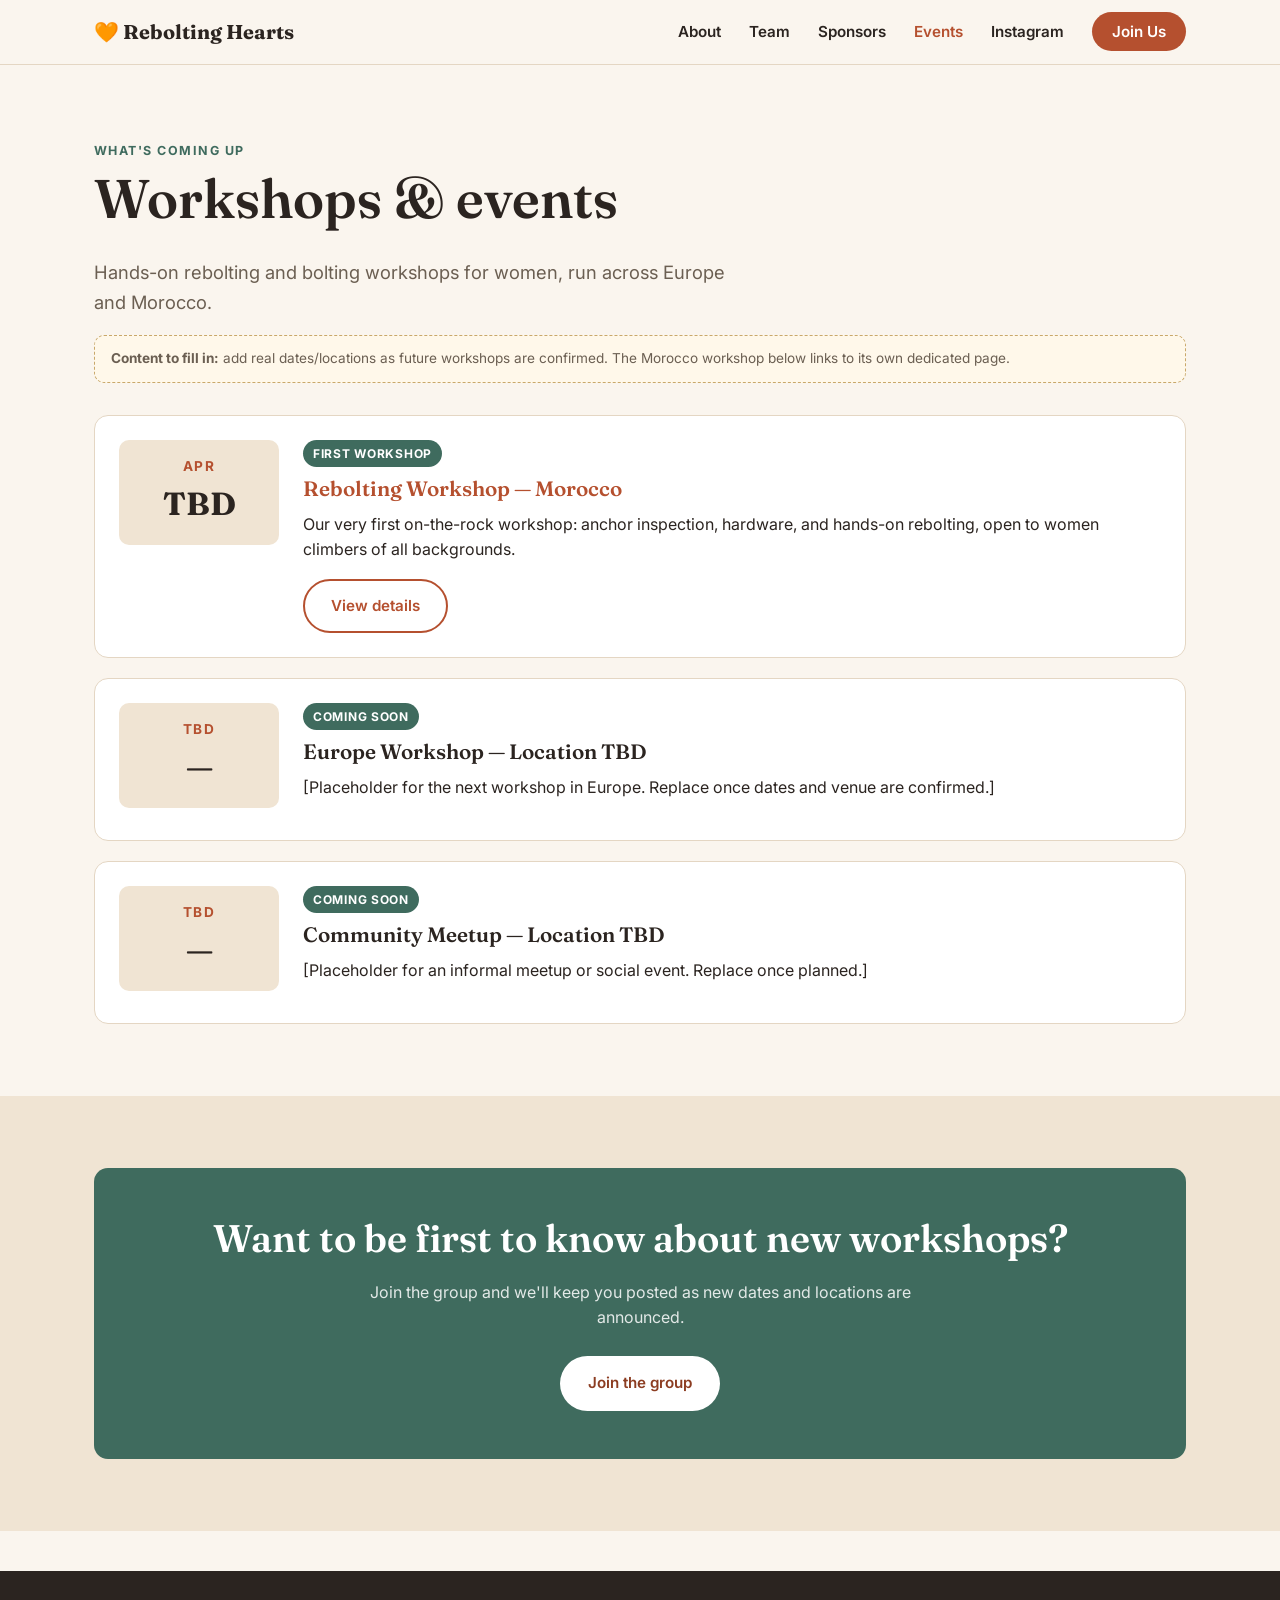
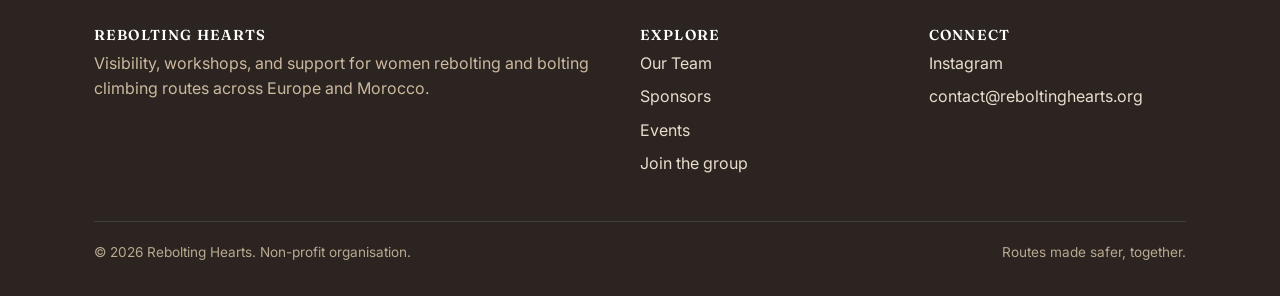
==== events.html @ 33b186b8 "Scaffold Rebolting Hearts website Static multi-page site covering the org, team, sponsors, events (w" ====
<!DOCTYPE html>
<html lang="en">
<head>
<meta charset="UTF-8">
<meta name="viewport" content="width=device-width, initial-scale=1.0">
<title>Workshops & Events — Rebolting Hearts</title>
<meta name="description" content="Upcoming Rebolting Hearts workshops and events across Europe and Morocco.">
<link rel="preconnect" href="https://fonts.googleapis.com">
<link rel="preconnect" href="https://fonts.gstatic.com" crossorigin>
<link href="https://fonts.googleapis.com/css2?family=Fraunces:wght@500;600;700&family=Inter:wght@400;500;600;700&display=swap" rel="stylesheet">
<link rel="stylesheet" href="css/style.css">
</head>
<body>

<header class="site-header">
  <nav class="nav">
    <a class="brand" href="index.html">
      <span>🧡 Rebolting Hearts</span>
    </a>
    <button class="nav-toggle" aria-label="Toggle navigation">☰</button>
    <ul class="nav-links">
      <li><a href="index.html">About</a></li>
      <li><a href="team.html">Team</a></li>
      <li><a href="sponsors.html">Sponsors</a></li>
      <li><a href="events.html" class="active">Events</a></li>
      <li><a href="https://www.instagram.com/rebolting.hearts" target="_blank" rel="noopener">Instagram</a></li>
      <li><a href="join.html" class="nav-cta">Join Us</a></li>
    </ul>
  </nav>
</header>

<section class="section">
  <div class="container">
    <span class="eyebrow">What's coming up</span>
    <h1>Workshops & events</h1>
    <p class="lede">
      Hands-on rebolting and bolting workshops for women, run across Europe and Morocco.
    </p>

    <div class="fill-note">
      <strong>Content to fill in:</strong> add real dates/locations as future workshops are
      confirmed. The Morocco workshop below links to its own dedicated page.
    </div>

    <div class="grid" style="margin-top: 2rem; gap: 20px;">

      <div class="event-card">
        <div class="event-date">
          <div class="month">Apr</div>
          <div class="day">TBD</div>
        </div>
        <div>
          <span class="event-tag">First workshop</span>
          <h3><a href="events/morocco.html">Rebolting Workshop — Morocco</a></h3>
          <p>Our very first on-the-rock workshop: anchor inspection, hardware, and
          hands-on rebolting, open to women climbers of all backgrounds.</p>
          <a href="events/morocco.html" class="btn btn--outline">View details</a>
        </div>
      </div>

      <div class="event-card">
        <div class="event-date">
          <div class="month">TBD</div>
          <div class="day">—</div>
        </div>
        <div>
          <span class="event-tag">Coming soon</span>
          <h3>Europe Workshop — Location TBD</h3>
          <p>[Placeholder for the next workshop in Europe. Replace once dates and venue
          are confirmed.]</p>
        </div>
      </div>

      <div class="event-card">
        <div class="event-date">
          <div class="month">TBD</div>
          <div class="day">—</div>
        </div>
        <div>
          <span class="event-tag">Coming soon</span>
          <h3>Community Meetup — Location TBD</h3>
          <p>[Placeholder for an informal meetup or social event. Replace once planned.]</p>
        </div>
      </div>

    </div>
  </div>
</section>

<section class="section section--alt">
  <div class="container">
    <div class="callout">
      <h2>Want to be first to know about new workshops?</h2>
      <p>Join the group and we'll keep you posted as new dates and locations are announced.</p>
      <div class="btn-row">
        <a href="join.html" class="btn btn--light">Join the group</a>
      </div>
    </div>
  </div>
</section>

<footer class="site-footer">
  <div class="container">
    <div class="footer-grid">
      <div>
        <h4>Rebolting Hearts</h4>
        <p style="color:#cbb99f;">Visibility, workshops, and support for women rebolting and
        bolting climbing routes across Europe and Morocco.</p>
      </div>
      <div>
        <h4>Explore</h4>
        <ul>
          <li><a href="team.html">Our Team</a></li>
          <li><a href="sponsors.html">Sponsors</a></li>
          <li><a href="events.html">Events</a></li>
          <li><a href="join.html">Join the group</a></li>
        </ul>
      </div>
      <div>
        <h4>Connect</h4>
        <ul>
          <li><a href="https://www.instagram.com/rebolting.hearts" target="_blank" rel="noopener">Instagram</a></li>
          <li><a href="mailto:contact@reboltinghearts.org">contact@reboltinghearts.org</a></li>
        </ul>
      </div>
    </div>
    <div class="footer-bottom">
      <span>© 2026 Rebolting Hearts. Non-profit organisation.</span>
      <span>Routes made safer, together.</span>
    </div>
  </div>
</footer>

<script src="js/main.js"></script>
</body>
</html>
---- css/style.css ----
/* Rebolting Hearts — shared styles */

:root {
  --color-bg: #faf5ee;
  --color-bg-alt: #f0e4d3;
  --color-surface: #ffffff;
  --color-text: #2b2420;
  --color-text-muted: #6b5f52;
  --color-primary: #b5502f;
  --color-primary-dark: #8c3d22;
  --color-accent: #3f6b5e;
  --color-accent-light: #c9a86a;
  --color-border: #e4d6c3;
  --font-display: "Fraunces", "Iowan Old Style", Georgia, serif;
  --font-body: "Inter", -apple-system, BlinkMacSystemFont, "Segoe UI", sans-serif;
  --radius: 14px;
  --max-width: 1140px;
}

* {
  box-sizing: border-box;
}

html {
  scroll-behavior: smooth;
}

body {
  margin: 0;
  font-family: var(--font-body);
  color: var(--color-text);
  background: var(--color-bg);
  line-height: 1.6;
}

img {
  max-width: 100%;
  display: block;
}

a {
  color: var(--color-primary);
  text-decoration: none;
}

a:hover {
  text-decoration: underline;
}

h1, h2, h3, h4 {
  font-family: var(--font-display);
  line-height: 1.15;
  margin: 0 0 0.5em;
  font-weight: 600;
}

h1 { font-size: clamp(2.2rem, 5vw, 3.4rem); }
h2 { font-size: clamp(1.7rem, 3.2vw, 2.4rem); }
h3 { font-size: 1.3rem; }

p { margin: 0 0 1em; }

.container {
  max-width: var(--max-width);
  margin: 0 auto;
  padding: 0 24px;
}

.section {
  padding: 72px 0;
}

.section--alt {
  background: var(--color-bg-alt);
}

.eyebrow {
  display: inline-block;
  font-size: 0.78rem;
  font-weight: 700;
  letter-spacing: 0.12em;
  text-transform: uppercase;
  color: var(--color-accent);
  margin-bottom: 0.6em;
}

.lede {
  font-size: 1.15rem;
  color: var(--color-text-muted);
  max-width: 640px;
}

/* Buttons */
.btn {
  display: inline-block;
  padding: 13px 26px;
  border-radius: 999px;
  font-weight: 600;
  font-size: 0.95rem;
  text-decoration: none;
  border: 2px solid transparent;
  transition: transform 0.15s ease, box-shadow 0.15s ease;
}

.btn:hover {
  text-decoration: none;
  transform: translateY(-1px);
}

.btn--primary {
  background: var(--color-primary);
  color: #fff;
}

.btn--primary:hover {
  background: var(--color-primary-dark);
  box-shadow: 0 6px 18px rgba(181, 80, 47, 0.35);
}

.btn--outline {
  background: transparent;
  border-color: var(--color-primary);
  color: var(--color-primary);
}

.btn--outline:hover {
  background: var(--color-primary);
  color: #fff;
}

.btn--light {
  background: #fff;
  color: var(--color-primary-dark);
}

.btn-row {
  display: flex;
  gap: 14px;
  flex-wrap: wrap;
  margin-top: 1.6em;
}

/* Header / nav */
.site-header {
  position: sticky;
  top: 0;
  z-index: 50;
  background: rgba(250, 245, 238, 0.92);
  backdrop-filter: blur(6px);
  border-bottom: 1px solid var(--color-border);
}

.nav {
  display: flex;
  align-items: center;
  justify-content: space-between;
  padding: 16px 24px;
  max-width: var(--max-width);
  margin: 0 auto;
}

.brand {
  display: flex;
  align-items: center;
  gap: 10px;
  font-family: var(--font-display);
  font-weight: 700;
  font-size: 1.25rem;
  color: var(--color-text);
}

.brand img {
  height: 34px;
  width: 34px;
}

.nav-links {
  display: flex;
  align-items: center;
  gap: 28px;
  list-style: none;
  margin: 0;
  padding: 0;
}

.nav-links a {
  color: var(--color-text);
  font-weight: 600;
  font-size: 0.95rem;
}

.nav-links a.active {
  color: var(--color-primary);
}

.nav-cta {
  background: var(--color-primary);
  color: #fff !important;
  padding: 10px 20px;
  border-radius: 999px;
}

.nav-toggle {
  display: none;
  background: none;
  border: none;
  font-size: 1.6rem;
  cursor: pointer;
  color: var(--color-text);
}

@media (max-width: 820px) {
  .nav-toggle { display: block; }
  .nav-links {
    position: absolute;
    top: 100%;
    left: 0;
    right: 0;
    background: var(--color-bg);
    flex-direction: column;
    align-items: flex-start;
    gap: 18px;
    padding: 20px 24px 28px;
    border-bottom: 1px solid var(--color-border);
    display: none;
  }
  .nav-links.open { display: flex; }
  .nav-cta { align-self: flex-start; }
}

/* Hero */
.hero {
  padding: 90px 0 70px;
  background: linear-gradient(180deg, var(--color-bg) 0%, var(--color-bg-alt) 100%);
}

.hero-grid {
  display: grid;
  grid-template-columns: 1.1fr 0.9fr;
  gap: 48px;
  align-items: center;
}

@media (max-width: 860px) {
  .hero-grid { grid-template-columns: 1fr; }
}

.hero-art {
  background: var(--color-surface);
  border: 1px solid var(--color-border);
  border-radius: var(--radius);
  aspect-ratio: 4/3;
  display: flex;
  align-items: center;
  justify-content: center;
  color: var(--color-text-muted);
  font-size: 0.9rem;
  text-align: center;
  padding: 24px;
}

/* Cards / grids */
.grid {
  display: grid;
  gap: 28px;
}

.grid--3 { grid-template-columns: repeat(3, 1fr); }
.grid--2 { grid-template-columns: repeat(2, 1fr); }

@media (max-width: 860px) {
  .grid--3, .grid--2 { grid-template-columns: 1fr; }
}

.card {
  background: var(--color-surface);
  border: 1px solid var(--color-border);
  border-radius: var(--radius);
  padding: 28px;
}

.card--tight { padding: 20px; }

.team-card {
  background: var(--color-surface);
  border: 1px solid var(--color-border);
  border-radius: var(--radius);
  overflow: hidden;
  text-align: center;
}

.team-photo {
  aspect-ratio: 1;
  background: var(--color-bg-alt);
  display: flex;
  align-items: center;
  justify-content: center;
  color: var(--color-text-muted);
  font-size: 0.85rem;
}

.team-info {
  padding: 20px;
}

.team-role {
  color: var(--color-accent);
  font-weight: 600;
  font-size: 0.85rem;
  text-transform: uppercase;
  letter-spacing: 0.06em;
  margin-bottom: 0.4em;
}

.pill {
  display: inline-block;
  background: var(--color-bg-alt);
  color: var(--color-text);
  border-radius: 999px;
  padding: 4px 12px;
  font-size: 0.8rem;
  font-weight: 600;
  margin: 2px 4px 2px 0;
}

/* Event cards */
.event-card {
  display: grid;
  grid-template-columns: 160px 1fr;
  gap: 24px;
  background: var(--color-surface);
  border: 1px solid var(--color-border);
  border-radius: var(--radius);
  padding: 24px;
  align-items: start;
}

@media (max-width: 640px) {
  .event-card { grid-template-columns: 1fr; }
}

.event-date {
  background: var(--color-bg-alt);
  border-radius: 10px;
  padding: 16px;
  text-align: center;
}

.event-date .month {
  text-transform: uppercase;
  font-weight: 700;
  color: var(--color-primary);
  font-size: 0.85rem;
  letter-spacing: 0.08em;
}

.event-date .day {
  font-family: var(--font-display);
  font-size: 2rem;
  font-weight: 700;
}

.event-tag {
  display: inline-block;
  background: var(--color-accent);
  color: #fff;
  font-size: 0.75rem;
  font-weight: 700;
  text-transform: uppercase;
  letter-spacing: 0.06em;
  padding: 4px 10px;
  border-radius: 999px;
  margin-bottom: 10px;
}

/* Sponsor tiers */
.sponsor-logo-grid {
  display: grid;
  grid-template-columns: repeat(4, 1fr);
  gap: 20px;
}

@media (max-width: 760px) {
  .sponsor-logo-grid { grid-template-columns: repeat(2, 1fr); }
}

.sponsor-logo {
  background: var(--color-surface);
  border: 1px solid var(--color-border);
  border-radius: 12px;
  aspect-ratio: 2/1;
  display: flex;
  align-items: center;
  justify-content: center;
  color: var(--color-text-muted);
  font-size: 0.8rem;
  text-align: center;
  padding: 12px;
}

.tier-card {
  background: var(--color-surface);
  border: 1px solid var(--color-border);
  border-radius: var(--radius);
  padding: 32px 28px;
  display: flex;
  flex-direction: column;
}

.tier-card h3 { color: var(--color-primary-dark); }

.tier-card ul {
  padding-left: 1.1em;
  color: var(--color-text-muted);
  flex: 1;
}

.tier-card.featured {
  border-color: var(--color-primary);
  box-shadow: 0 8px 24px rgba(181, 80, 47, 0.12);
}

/* Callout / CTA banner */
.callout {
  background: var(--color-accent);
  color: #fff;
  border-radius: var(--radius);
  padding: 48px;
  text-align: center;
}

.callout h2 { color: #fff; }

.callout p {
  color: rgba(255,255,255,0.85);
  max-width: 560px;
  margin: 0 auto 1.4em;
}

.callout .btn-row { justify-content: center; }

/* Placeholder notice */
.fill-note {
  border: 1px dashed var(--color-accent-light);
  background: #fff8ea;
  color: var(--color-text-muted);
  border-radius: 10px;
  padding: 12px 16px;
  font-size: 0.85rem;
  margin-bottom: 1.5em;
}

/* Footer */
.site-footer {
  background: #2b2420;
  color: #e9ddcd;
  padding: 56px 0 32px;
  margin-top: 40px;
}

.footer-grid {
  display: grid;
  grid-template-columns: 2fr 1fr 1fr;
  gap: 32px;
  margin-bottom: 36px;
}

@media (max-width: 760px) {
  .footer-grid { grid-template-columns: 1fr; }
}

.site-footer h4 {
  color: #fff;
  font-size: 0.9rem;
  text-transform: uppercase;
  letter-spacing: 0.08em;
}

.site-footer a {
  color: #e9ddcd;
}

.site-footer ul {
  list-style: none;
  padding: 0;
  margin: 0;
}

.site-footer li {
  margin-bottom: 8px;
}

.footer-bottom {
  border-top: 1px solid rgba(255,255,255,0.12);
  padding-top: 20px;
  font-size: 0.85rem;
  color: #b8a98f;
  display: flex;
  justify-content: space-between;
  flex-wrap: wrap;
  gap: 10px;
}

/* Breadcrumb */
.breadcrumb {
  font-size: 0.85rem;
  color: var(--color-text-muted);
  margin-bottom: 1.2em;
}

/* Prose page content (event detail) */
.prose h2 {
  margin-top: 1.6em;
}

.prose ul {
  padding-left: 1.2em;
}

.info-table {
  width: 100%;
  border-collapse: collapse;
  margin: 1.4em 0;
}

.info-table td {
  padding: 10px 0;
  border-bottom: 1px solid var(--color-border);
  vertical-align: top;
}

.info-table td:first-child {
  font-weight: 700;
  width: 160px;
  color: var(--color-text-muted);
}
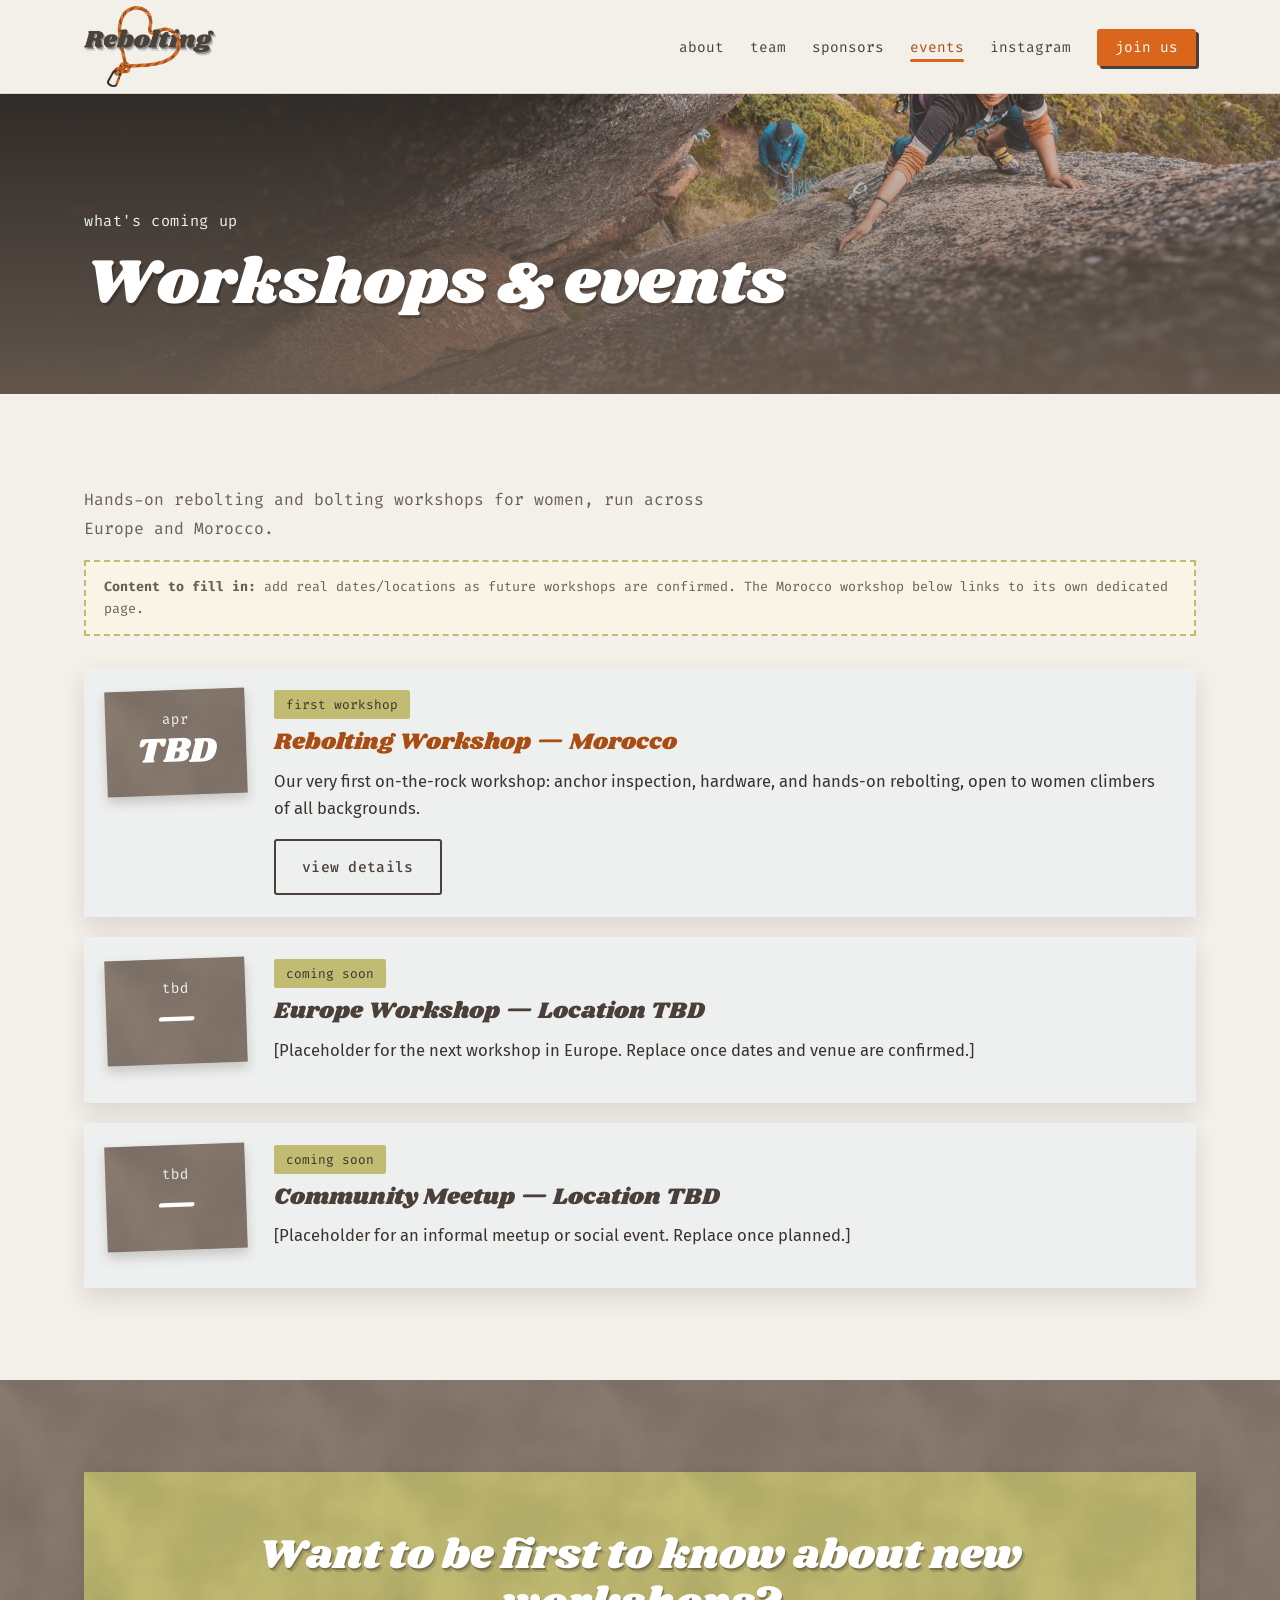
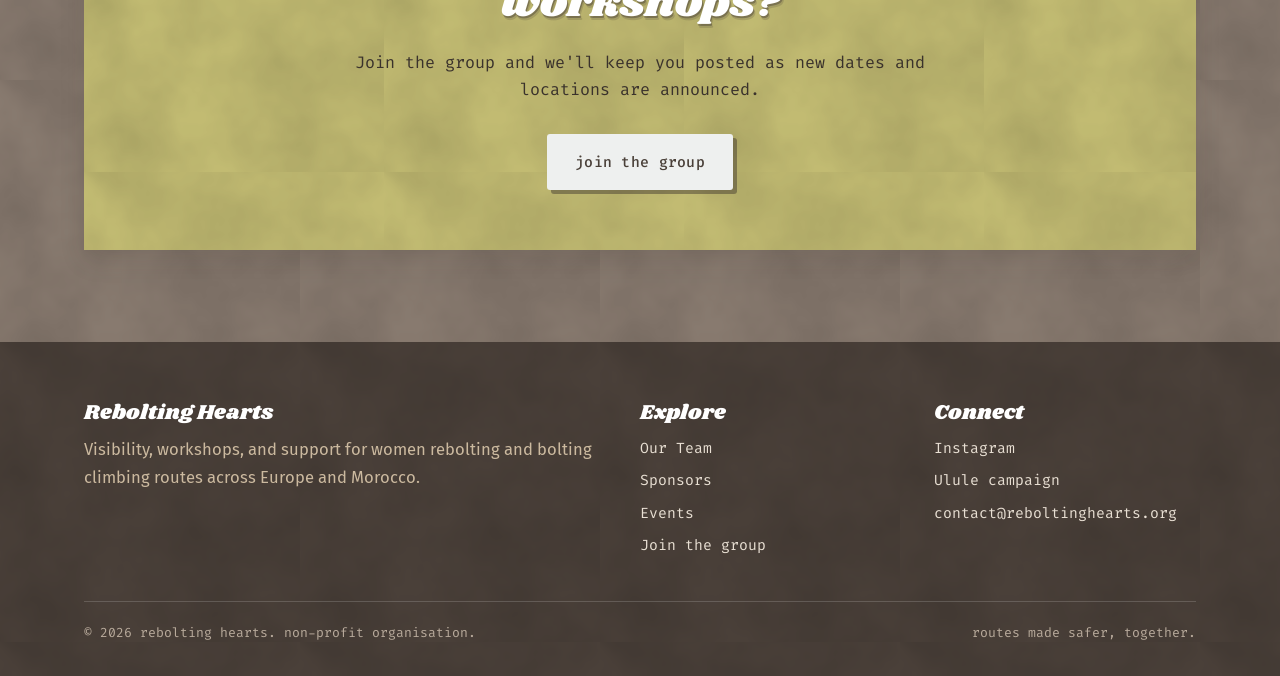
==== commit f2538b01: "Restyle site to match brand kit, add team, sponsorship proposal and Ulule links - Taupe/olive textur" ====
--- a/events.html
+++ b/events.html
@@ -7,15 +7,15 @@
 <meta name="description" content="Upcoming Rebolting Hearts workshops and events across Europe and Morocco.">
 <link rel="preconnect" href="https://fonts.googleapis.com">
 <link rel="preconnect" href="https://fonts.gstatic.com" crossorigin>
-<link href="https://fonts.googleapis.com/css2?family=Fraunces:wght@500;600;700&family=Inter:wght@400;500;600;700&display=swap" rel="stylesheet">
-<link rel="stylesheet" href="css/style.css">
+<link href="https://fonts.googleapis.com/css2?family=Shrikhand&family=Fira+Code:wght@400;500&family=Fira+Sans:wght@400;500;600;700&display=swap" rel="stylesheet">
+<link rel="stylesheet" href="css/style.css?v=3">
 </head>
 <body>
 
 <header class="site-header">
   <nav class="nav">
     <a class="brand" href="index.html">
-      <span>🧡 Rebolting Hearts</span>
+      <img src="images/brand/logo-small.png" alt="Rebolting Hearts">
     </a>
     <button class="nav-toggle" aria-label="Toggle navigation">☰</button>
     <ul class="nav-links">
@@ -23,16 +23,22 @@
       <li><a href="team.html">Team</a></li>
       <li><a href="sponsors.html">Sponsors</a></li>
       <li><a href="events.html" class="active">Events</a></li>
-      <li><a href="https://www.instagram.com/rebolting.hearts" target="_blank" rel="noopener">Instagram</a></li>
+      <li><a href="https://www.instagram.com/rebolting.hearts/" target="_blank" rel="noopener">Instagram</a></li>
       <li><a href="join.html" class="nav-cta">Join Us</a></li>
     </ul>
   </nav>
 </header>
 
+<div class="page-header">
+  <img src="images/photos/alpine-crack.jpg" alt="A climber on a granite slab at Alpine Hearts 2024" style="object-position: 50% 40%;">
+  <div class="page-header__content">
+    <span class="eyebrow">What's coming up</span>
+    <h1>Workshops & events</h1>
+  </div>
+</div>
+
 <section class="section">
   <div class="container">
-    <span class="eyebrow">What's coming up</span>
-    <h1>Workshops & events</h1>
     <p class="lede">
       Hands-on rebolting and bolting workshops for women, run across Europe and Morocco.
     </p>
@@ -42,7 +48,7 @@
       confirmed. The Morocco workshop below links to its own dedicated page.
     </div>
 
-    <div class="grid" style="margin-top: 2rem; gap: 20px;">
+    <div class="grid reveal" style="margin-top: 2rem; gap: 20px;">
 
       <div class="event-card">
         <div class="event-date">
@@ -119,7 +125,8 @@
       <div>
         <h4>Connect</h4>
         <ul>
-          <li><a href="https://www.instagram.com/rebolting.hearts" target="_blank" rel="noopener">Instagram</a></li>
+          <li><a href="https://www.instagram.com/rebolting.hearts/" target="_blank" rel="noopener">Instagram</a></li>
+          <li><a href="https://www.ulule.com/rebolting-hearts-workshops-for-women/" target="_blank" rel="noopener">Ulule campaign</a></li>
           <li><a href="mailto:contact@reboltinghearts.org">contact@reboltinghearts.org</a></li>
         </ul>
       </div>
--- a/css/style.css
+++ b/css/style.css
@@ -1,62 +1,91 @@
-/* Rebolting Hearts — shared styles */
+/* Rebolting Hearts — shared styles, matched to the Canva brand kit
+   (images/design): textured taupe & olive grounds, polaroids with washi tape,
+   Shrikhand titles with the logo's stacked shadow, lowercase Fira mono labels. */
 
 :root {
-  --color-bg: #faf5ee;
-  --color-bg-alt: #f0e4d3;
-  --color-surface: #ffffff;
-  --color-text: #2b2420;
-  --color-text-muted: #6b5f52;
-  --color-primary: #b5502f;
-  --color-primary-dark: #8c3d22;
-  --color-accent: #3f6b5e;
-  --color-accent-light: #c9a86a;
-  --color-border: #e4d6c3;
-  --font-display: "Fraunces", "Iowan Old Style", Georgia, serif;
-  --font-body: "Inter", -apple-system, BlinkMacSystemFont, "Segoe UI", sans-serif;
-  --radius: 14px;
-  --max-width: 1140px;
-}
-
-* {
-  box-sizing: border-box;
-}
-
-html {
-  scroll-behavior: smooth;
-}
+  --color-bg: #f3efe9;            /* misty off-white (logo wash) */
+  --color-surface: #eef0ef;       /* polaroid frame */
+  --color-ink: #3b332d;
+  --color-ink-muted: #6b5f56;
+  --color-text-muted: var(--color-ink-muted);
+  --color-border: #ddd4c8;
+
+  --color-brown: #4a4039;         /* logo lettering */
+  --color-brown-dark: #3a322c;
+  --color-taupe: #887a6f;         /* post background */
+  --color-taupe-light: #9a8b80;
+  --color-olive: #c2bb72;         /* post background, alt */
+  --color-primary: #d9661c;       /* rope orange */
+  --color-primary-dark: #a94d12;
+  --color-tape: #d8cba6;
+
+  /* legacy aliases */
+  --color-forest: var(--color-brown);
+  --color-forest-dark: var(--color-brown-dark);
+  --color-gold: var(--color-olive);
+  --color-sky: var(--color-taupe);
+  --color-bg-alt: var(--color-taupe);
+
+  --font-display: "Shrikhand", Georgia, serif;
+  --font-mono: "Fira Code", "Fira Mono", ui-monospace, Menlo, monospace;
+  --font-body: "Fira Sans", -apple-system, BlinkMacSystemFont, "Segoe UI", sans-serif;
+  --font-heading: var(--font-body);
+
+  --stack-shadow: 0.035em 0.045em 0 rgba(74, 64, 57, 0.32), 0.07em 0.09em 0 rgba(74, 64, 57, 0.16);
+  --photo-shadow: 0 14px 26px rgba(40, 32, 26, 0.28), 0 2px 4px rgba(40, 32, 26, 0.18);
+  --radius: 3px;
+  --max-width: 1160px;
+
+  /* soft paper grain, used on the taupe / olive grounds */
+  --grain: url("data:image/svg+xml,%3Csvg xmlns='http://www.w3.org/2000/svg' width='300' height='300'%3E%3Cfilter id='n'%3E%3CfeTurbulence type='fractalNoise' baseFrequency='0.012' numOctaves='4' seed='7'/%3E%3CfeColorMatrix values='0 0 0 0 0  0 0 0 0 0  0 0 0 0 0  0 0 0 0.9 -0.25'/%3E%3C/filter%3E%3Crect width='100%25' height='100%25' filter='url(%23n)' opacity='0.22'/%3E%3C/svg%3E");
+  /* crinkled tape */
+  --tape: linear-gradient(97deg, rgba(255,255,255,0.18) 0 18%, transparent 18% 24%, rgba(0,0,0,0.05) 24% 26%, transparent 26% 70%, rgba(255,255,255,0.14) 70% 72%, transparent 72%), var(--color-tape);
+}
+
+* { box-sizing: border-box; }
+
+html { scroll-behavior: smooth; }
+
+[id] { scroll-margin-top: 90px; }
 
 body {
   margin: 0;
   font-family: var(--font-body);
-  color: var(--color-text);
+  font-size: 1.04rem;
+  color: var(--color-ink);
   background: var(--color-bg);
-  line-height: 1.6;
-}
-
-img {
-  max-width: 100%;
-  display: block;
-}
-
-a {
-  color: var(--color-primary);
-  text-decoration: none;
-}
-
-a:hover {
-  text-decoration: underline;
-}
+  line-height: 1.65;
+}
+
+img { max-width: 100%; display: block; }
+
+a { color: var(--color-primary-dark); text-decoration: none; }
+a:hover { text-decoration: underline; }
 
 h1, h2, h3, h4 {
-  font-family: var(--font-display);
   line-height: 1.15;
   margin: 0 0 0.5em;
-  font-weight: 600;
-}
-
-h1 { font-size: clamp(2.2rem, 5vw, 3.4rem); }
-h2 { font-size: clamp(1.7rem, 3.2vw, 2.4rem); }
-h3 { font-size: 1.3rem; }
+}
+
+h1, h2 {
+  font-family: var(--font-display);
+  font-weight: 400;
+  color: var(--color-brown);
+  text-shadow: var(--stack-shadow);
+  letter-spacing: 0;
+}
+
+h1 { font-size: clamp(2.3rem, 5.4vw, 4rem); line-height: 1.12; }
+h2 { font-size: clamp(1.8rem, 3.4vw, 2.6rem); }
+
+h3 {
+  font-family: var(--font-display);
+  font-weight: 400;
+  font-size: 1.45rem;
+  color: var(--color-brown);
+}
+
+h4 { font-family: var(--font-mono); font-weight: 500; }
 
 p { margin: 0 0 1em; }
 
@@ -64,80 +93,110 @@
   max-width: var(--max-width);
   margin: 0 auto;
   padding: 0 24px;
+  position: relative;
+}
+
+@media (max-width: 640px) {
+  .container { padding: 0 16px; }
 }
 
 .section {
-  padding: 72px 0;
-}
-
-.section--alt {
-  background: var(--color-bg-alt);
+  padding: 92px 0;
+  position: relative;
+}
+
+/* Taupe ground — like the intro posts */
+.section--alt,
+.section--taupe {
+  background: var(--grain), var(--color-taupe);
+  color: #fff;
+}
+
+.section--olive {
+  background: var(--grain), var(--color-olive);
+}
+
+.section--alt h1, .section--alt h2,
+.section--taupe h1, .section--taupe h2 {
+  color: #fff;
+  text-shadow: 0.035em 0.045em 0 rgba(58, 50, 44, 0.35);
+}
+
+.section--alt .lede, .section--taupe .lede { color: rgba(255, 255, 255, 0.92); }
+.section--alt .eyebrow, .section--taupe .eyebrow { color: rgba(255, 255, 255, 0.9); }
+.section--alt .lede a, .section--taupe .lede a { color: #fff; text-decoration: underline; }
+
+.section--alt .btn--outline, .section--taupe .btn--outline {
+  border-color: #fff;
+  color: #fff;
+}
+.section--alt .btn--outline:hover, .section--taupe .btn--outline:hover {
+  background: #fff;
+  color: var(--color-brown);
 }
 
 .eyebrow {
   display: inline-block;
-  font-size: 0.78rem;
-  font-weight: 700;
-  letter-spacing: 0.12em;
-  text-transform: uppercase;
-  color: var(--color-accent);
-  margin-bottom: 0.6em;
+  font-family: var(--font-mono);
+  font-size: 0.95rem;
+  font-weight: 400;
+  text-transform: lowercase;
+  letter-spacing: 0.04em;
+  color: var(--color-ink-muted);
+  margin-bottom: 1em;
 }
 
 .lede {
-  font-size: 1.15rem;
-  color: var(--color-text-muted);
-  max-width: 640px;
+  font-family: var(--font-mono);
+  font-size: 1.02rem;
+  line-height: 1.75;
+  color: var(--color-ink-muted);
+  max-width: 680px;
 }
 
 /* Buttons */
 .btn {
   display: inline-block;
-  padding: 13px 26px;
-  border-radius: 999px;
-  font-weight: 600;
-  font-size: 0.95rem;
+  padding: 14px 26px;
+  border-radius: var(--radius);
+  font-family: var(--font-mono);
+  font-weight: 500;
+  font-size: 0.92rem;
+  letter-spacing: 0.02em;
+  text-transform: lowercase;
   text-decoration: none;
   border: 2px solid transparent;
-  transition: transform 0.15s ease, box-shadow 0.15s ease;
-}
-
-.btn:hover {
-  text-decoration: none;
-  transform: translateY(-1px);
-}
+  transition: transform 0.18s ease, box-shadow 0.18s ease, background-color 0.15s ease, color 0.15s ease;
+}
+
+.btn:hover { text-decoration: none; transform: translate(-1px, -2px); }
 
 .btn--primary {
   background: var(--color-primary);
   color: #fff;
-}
-
-.btn--primary:hover {
-  background: var(--color-primary-dark);
-  box-shadow: 0 6px 18px rgba(181, 80, 47, 0.35);
-}
+  box-shadow: 4px 4px 0 var(--color-brown);
+}
+.btn--primary:hover { box-shadow: 6px 6px 0 var(--color-brown); }
 
 .btn--outline {
   background: transparent;
-  border-color: var(--color-primary);
-  color: var(--color-primary);
-}
-
-.btn--outline:hover {
-  background: var(--color-primary);
-  color: #fff;
-}
+  border-color: var(--color-brown);
+  color: var(--color-brown);
+}
+.btn--outline:hover { background: var(--color-brown); color: #fff; }
 
 .btn--light {
-  background: #fff;
-  color: var(--color-primary-dark);
-}
+  background: var(--color-surface);
+  color: var(--color-brown);
+  box-shadow: 4px 4px 0 rgba(58, 50, 44, 0.45);
+}
+.btn--light:hover { box-shadow: 6px 6px 0 rgba(58, 50, 44, 0.45); }
 
 .btn-row {
   display: flex;
-  gap: 14px;
+  gap: 16px;
   flex-wrap: wrap;
-  margin-top: 1.6em;
+  margin-top: 1.8em;
 }
 
 /* Header / nav */
@@ -145,8 +204,8 @@
   position: sticky;
   top: 0;
   z-index: 50;
-  background: rgba(250, 245, 238, 0.92);
-  backdrop-filter: blur(6px);
+  background: rgba(243, 239, 233, 0.96);
+  backdrop-filter: blur(8px);
   border-bottom: 1px solid var(--color-border);
 }
 
@@ -154,51 +213,66 @@
   display: flex;
   align-items: center;
   justify-content: space-between;
-  padding: 16px 24px;
+  padding: 6px 24px;
   max-width: var(--max-width);
   margin: 0 auto;
 }
 
-.brand {
+.brand { display: flex; align-items: center; text-decoration: none; }
+.brand:hover { text-decoration: none; }
+.brand img { width: 132px; height: auto; }
+
+@media (max-width: 820px) {
+  .brand img { width: 110px; }
+  .nav { padding: 6px 16px; }
+}
+
+.nav-links {
   display: flex;
   align-items: center;
-  gap: 10px;
-  font-family: var(--font-display);
-  font-weight: 700;
-  font-size: 1.25rem;
-  color: var(--color-text);
-}
-
-.brand img {
-  height: 34px;
-  width: 34px;
-}
-
-.nav-links {
-  display: flex;
-  align-items: center;
-  gap: 28px;
+  gap: 26px;
   list-style: none;
   margin: 0;
   padding: 0;
 }
 
 .nav-links a {
-  color: var(--color-text);
-  font-weight: 600;
-  font-size: 0.95rem;
-}
-
-.nav-links a.active {
-  color: var(--color-primary);
-}
+  color: var(--color-brown);
+  font-family: var(--font-mono);
+  font-size: 0.9rem;
+  text-transform: lowercase;
+  position: relative;
+  text-decoration: none;
+}
+
+.nav-links a:hover { text-decoration: none; }
+
+.nav-links a:not(.nav-cta)::after {
+  content: "";
+  position: absolute;
+  left: 0;
+  bottom: -5px;
+  width: 0;
+  height: 3px;
+  background: var(--color-primary);
+  border-radius: 2px;
+  transition: width 0.2s ease;
+}
+
+.nav-links a:not(.nav-cta):hover::after,
+.nav-links a.active::after { width: 100%; }
+
+.nav-links a.active { color: var(--color-primary-dark); }
 
 .nav-cta {
   background: var(--color-primary);
   color: #fff !important;
-  padding: 10px 20px;
-  border-radius: 999px;
-}
+  padding: 9px 18px;
+  border-radius: var(--radius);
+  box-shadow: 3px 3px 0 var(--color-brown);
+}
+
+.nav-cta:hover { text-decoration: none !important; }
 
 .nav-toggle {
   display: none;
@@ -206,7 +280,7 @@
   border: none;
   font-size: 1.6rem;
   cursor: pointer;
-  color: var(--color-text);
+  color: var(--color-brown);
 }
 
 @media (max-width: 820px) {
@@ -220,164 +294,492 @@
     flex-direction: column;
     align-items: flex-start;
     gap: 18px;
-    padding: 20px 24px 28px;
+    padding: 20px 16px 28px;
     border-bottom: 1px solid var(--color-border);
     display: none;
   }
   .nav-links.open { display: flex; }
-  .nav-cta { align-self: flex-start; }
-}
-
-/* Hero */
-.hero {
-  padding: 90px 0 70px;
-  background: linear-gradient(180deg, var(--color-bg) 0%, var(--color-bg-alt) 100%);
-}
-
-.hero-grid {
+}
+
+/* Hero — misty cliff with the rope-heart logo, as in the logo artwork */
+.hero-photo {
+  position: relative;
+  min-height: min(90vh, 860px);
+  display: flex;
+  align-items: center;
+  overflow: hidden;
+  text-align: center;
+}
+
+.hero-photo__img {
+  position: absolute;
+  inset: 0;
+  width: 100%;
+  height: 100%;
+  object-fit: cover;
+  animation: kenburns 28s ease-in-out infinite alternate;
+}
+
+@keyframes kenburns {
+  from { transform: scale(1); }
+  to { transform: scale(1.08); }
+}
+
+@media (prefers-reduced-motion: reduce) {
+  .hero-photo__img { animation: none; }
+}
+
+.hero-photo__overlay {
+  position: absolute;
+  inset: 0;
+  background:
+    radial-gradient(ellipse at center, rgba(243, 239, 233, 0.78) 0%, rgba(243, 239, 233, 0.55) 55%, rgba(243, 239, 233, 0.38) 100%);
+}
+
+.hero-photo__content {
+  position: relative;
+  z-index: 2;
+  padding: 72px 24px;
+  display: flex;
+  flex-direction: column;
+  align-items: center;
+}
+
+.hero-logo {
+  width: min(560px, 86vw);
+  height: auto;
+  margin-bottom: 1.2rem;
+  filter: drop-shadow(0 6px 14px rgba(243, 239, 233, 0.6));
+}
+
+.hero-photo__content h1 {
+  font-size: clamp(1.7rem, 3.6vw, 2.6rem);
+  max-width: 820px;
+}
+
+.hero-photo__content .lede {
+  color: var(--color-brown);
+  margin: 0 auto;
+}
+
+.hero-photo__content .btn-row { justify-content: center; }
+
+
+@media (max-width: 640px) {
+  .hero-photo { min-height: min(80vh, 720px); }
+  .hero-photo__content { padding: 56px 16px; }
+}
+
+/* Polaroid — shared look */
+.polaroid,
+.gallery-item,
+.team-card {
+  position: relative;
+  background: var(--color-surface);
+  padding: 14px 14px 56px;
+  box-shadow: var(--photo-shadow);
+}
+
+.polaroid::before,
+.gallery-item::before,
+.team-card::before,
+.card:not(.card--tight)::after {
+  content: "";
+  position: absolute;
+  z-index: 2;
+  top: -14px;
+  left: 18%;
+  width: 46%;
+  max-width: 150px;
+  height: 30px;
+  transform: rotate(-2deg);
+  background: var(--tape);
+  opacity: 0.94;
+  box-shadow: 0 1px 2px rgba(0, 0, 0, 0.1);
+  clip-path: polygon(0 6%, 4% 0, 9% 8%, 15% 0, 100% 0, 97% 30%, 100% 55%, 96% 100%, 0 100%, 3% 60%);
+}
+
+/* Photo gallery strip */
+.gallery-strip {
+  display: flex;
+  gap: 34px;
+  overflow-x: auto;
+  scroll-snap-type: x mandatory;
+  padding: 2.6rem 12px 2rem;
+  margin: 0 -12px;
+  -webkit-overflow-scrolling: touch;
+}
+
+.gallery-item {
+  flex: 0 0 auto;
+  width: 260px;
+  scroll-snap-align: start;
+  transform: rotate(-2.4deg);
+  transition: transform 0.25s ease;
+}
+
+.gallery-item:nth-child(even) { transform: rotate(1.8deg) translateY(10px); }
+.gallery-item:nth-child(3n) { transform: rotate(-1deg); }
+.gallery-item:nth-child(even)::before { left: auto; right: 10%; transform: rotate(3deg); }
+.gallery-item:hover { transform: rotate(0) translateY(-6px); }
+
+.gallery-item img {
+  width: 100%;
+  height: 290px;
+  object-fit: cover;
+}
+
+/* Quote band — washed photo + mono quote, like the intro posts */
+.quote-photo {
+  position: relative;
+  overflow: hidden;
+  min-height: 560px;
+  display: flex;
+  align-items: center;
+  color: #fff;
+}
+
+.quote-photo > img {
+  position: absolute;
+  inset: 0;
+  width: 100%;
+  height: 100%;
+  object-fit: cover;
+}
+
+.quote-photo::after {
+  content: "";
+  position: absolute;
+  inset: 0;
+  background: linear-gradient(90deg, rgba(120, 100, 84, 0.55), rgba(205, 188, 168, 0.28));
+}
+
+.quote-photo__content {
+  position: relative;
+  z-index: 2;
+  padding: 80px 24px;
+}
+
+.quote-photo blockquote {
+  margin: 0;
+  max-width: 760px;
+  font-family: var(--font-mono);
+  font-size: clamp(1.2rem, 2.4vw, 1.75rem);
+  line-height: 1.6;
+  letter-spacing: 0.03em;
+  text-shadow: 2px 2px 0 rgba(40, 32, 26, 0.45);
+}
+
+.quote-photo blockquote + blockquote {
+  margin: 1.8em 0 0 auto;
+  text-align: right;
+  max-width: 560px;
+}
+
+.quote-photo cite {
+  display: block;
+  margin-top: 1.4em;
+  font-family: var(--font-mono);
+  font-style: normal;
+  font-size: 0.95rem;
+  opacity: 0.9;
+}
+
+/* Photo callout banner */
+.callout.callout--photo {
+  position: relative;
+  padding: 0;
+  overflow: hidden;
+  min-height: 360px;
+  display: flex;
+  align-items: center;
+  text-align: left;
+}
+
+.callout__img {
+  position: absolute;
+  inset: 0;
+  width: 100%;
+  height: 100%;
+  object-fit: cover;
+  z-index: 0;
+}
+
+.callout--photo::after {
+  content: "";
+  position: absolute;
+  inset: 0;
+  background: linear-gradient(100deg, rgba(110, 96, 85, 0.94) 30%, rgba(136, 122, 111, 0.35) 100%);
+  z-index: 1;
+}
+
+.callout__content {
+  position: relative;
+  z-index: 2;
+  padding: 56px;
+  max-width: 580px;
+}
+
+.callout--photo h2 { color: #fff; text-shadow: 0.035em 0.045em 0 rgba(40, 32, 26, 0.35); }
+
+@media (max-width: 640px) {
+  .callout__content { padding: 36px 24px; }
+}
+
+/* Page header banner (sub-pages) */
+.page-header {
+  position: relative;
+  min-height: 300px;
+  padding-top: 72px;
+  display: flex;
+  align-items: flex-end;
+  overflow: hidden;
+  color: #fff;
+}
+
+@media (max-width: 640px) {
+  .page-header { min-height: 220px; padding-top: 48px; }
+}
+
+.page-header img {
+  position: absolute;
+  inset: 0;
+  width: 100%;
+  height: 100%;
+  object-fit: cover;
+}
+
+.page-header::after {
+  content: "";
+  position: absolute;
+  inset: 0;
+  background: linear-gradient(0deg, rgba(110, 96, 85, 0.88) 0%, rgba(136, 122, 111, 0.3) 100%);
+}
+
+.page-header__content {
+  position: relative;
+  z-index: 2;
+  padding: 0 24px 64px;
+  max-width: var(--max-width);
+  margin: 0 auto;
+  width: 100%;
+}
+
+.page-header__content h1 {
+  color: #fff;
+  margin-bottom: 0.15em;
+  text-shadow: 0.035em 0.045em 0 rgba(40, 32, 26, 0.4);
+}
+
+.page-header__content .eyebrow { color: rgba(255, 255, 255, 0.92); }
+
+
+/* Scroll-reveal */
+.reveal {
+  opacity: 0;
+  transform: translateY(24px);
+  transition: opacity 0.6s ease, transform 0.6s ease;
+}
+
+.reveal.is-visible { opacity: 1; transform: translateY(0); }
+
+/* Cards / grids */
+.grid { display: grid; gap: 34px; }
+.grid--3 { grid-template-columns: repeat(3, 1fr); }
+.grid--2 { grid-template-columns: repeat(2, 1fr); }
+
+@media (max-width: 860px) {
+  .grid--3, .grid--2 { grid-template-columns: 1fr; }
+}
+
+/* Paper notes taped to the page */
+.card {
+  position: relative;
+  background: var(--color-surface);
+  padding: 36px 30px 28px;
+  box-shadow: 0 10px 22px rgba(40, 32, 26, 0.14);
+  transition: transform 0.22s ease, box-shadow 0.22s ease;
+  color: var(--color-ink);
+}
+
+.grid > .card:nth-child(3n+1) { transform: rotate(-1deg); }
+.grid > .card:nth-child(3n+2) { transform: rotate(0.8deg); }
+.grid > .card:nth-child(3n+2)::after { left: auto; right: 16%; transform: rotate(3deg); }
+.grid > .card:nth-child(3n) { transform: rotate(-0.4deg); }
+.grid > .card:hover { transform: rotate(0) translateY(-4px); box-shadow: 0 16px 30px rgba(40, 32, 26, 0.18); }
+
+.card--tight {
+  padding: 20px 22px;
+  border-left: 4px solid var(--color-primary);
+  box-shadow: 0 6px 16px rgba(40, 32, 26, 0.1);
+}
+
+.grid > .card--tight:nth-child(n) { transform: none; }
+
+.card h3 { margin-bottom: 0.4em; }
+
+/* Team — polaroids */
+.team-card {
+  padding-bottom: 18px;
+  transform: rotate(-1.4deg);
+  transition: transform 0.22s ease;
+  color: var(--color-ink);
+}
+
+.team-card:nth-child(even) { transform: rotate(1.2deg); }
+.team-card:nth-child(even)::before { left: auto; right: 12%; transform: rotate(3deg); }
+.team-card:hover { transform: rotate(0) translateY(-5px); }
+
+.team-photo {
+  aspect-ratio: 1 / 1;
+  background: var(--grain), var(--color-taupe-light);
+  display: flex;
+  align-items: center;
+  justify-content: center;
+  color: rgba(255, 255, 255, 0.85);
+  font-family: var(--font-mono);
+  font-size: 0.85rem;
+  overflow: hidden;
+}
+
+.team-photo img { width: 100%; height: 100%; object-fit: cover; object-position: 50% 30%; }
+
+.team-info { padding: 22px 6px 4px; }
+.team-info h3 { font-size: 1.7rem; margin-bottom: 0.3em; }
+.team-info p { font-size: 0.96rem; }
+
+.team-role {
+  font-family: var(--font-mono);
+  text-transform: lowercase;
+  color: var(--color-primary-dark);
+  font-size: 0.85rem;
+  margin-bottom: 0.5em;
+}
+
+.team-intro {
   display: grid;
   grid-template-columns: 1.1fr 0.9fr;
-  gap: 48px;
+  gap: 56px;
   align-items: center;
+  margin-bottom: 72px;
+}
+
+.team-collage {
+  transform: rotate(2deg);
+  box-shadow: var(--photo-shadow);
 }
 
 @media (max-width: 860px) {
-  .hero-grid { grid-template-columns: 1fr; }
-}
-
-.hero-art {
+  .team-intro { grid-template-columns: 1fr; gap: 36px; }
+  .team-collage { max-width: 440px; margin: 0 auto; }
+}
+
+/* 7 members: centre the last row */
+.team-grid {
+  display: flex;
+  flex-wrap: wrap;
+  justify-content: center;
+  gap: 40px 34px;
+}
+.team-grid > .team-card { width: calc((100% - 68px) / 3); }
+
+@media (max-width: 860px) {
+  .team-grid > .team-card { width: calc((100% - 34px) / 2); }
+}
+@media (max-width: 520px) {
+  .team-grid > .team-card { width: 100%; max-width: 360px; }
+}
+
+.team-grid .team-info { padding: 18px 6px 2px; }
+.team-grid .team-info h3 { margin: 0; }
+
+/* Quote cards — mono, like the post captions */
+.quote-grid { margin-top: 2rem; }
+
+.quote-card {
+  position: relative;
+  margin: 0;
   background: var(--color-surface);
-  border: 1px solid var(--color-border);
-  border-radius: var(--radius);
-  aspect-ratio: 4/3;
-  display: flex;
-  align-items: center;
-  justify-content: center;
-  color: var(--color-text-muted);
-  font-size: 0.9rem;
-  text-align: center;
-  padding: 24px;
-}
-
-/* Cards / grids */
-.grid {
-  display: grid;
-  gap: 28px;
-}
-
-.grid--3 { grid-template-columns: repeat(3, 1fr); }
-.grid--2 { grid-template-columns: repeat(2, 1fr); }
-
-@media (max-width: 860px) {
-  .grid--3, .grid--2 { grid-template-columns: 1fr; }
-}
-
-.card {
-  background: var(--color-surface);
-  border: 1px solid var(--color-border);
-  border-radius: var(--radius);
-  padding: 28px;
-}
-
-.card--tight { padding: 20px; }
-
-.team-card {
-  background: var(--color-surface);
-  border: 1px solid var(--color-border);
-  border-radius: var(--radius);
-  overflow: hidden;
-  text-align: center;
-}
-
-.team-photo {
-  aspect-ratio: 1;
-  background: var(--color-bg-alt);
-  display: flex;
-  align-items: center;
-  justify-content: center;
-  color: var(--color-text-muted);
-  font-size: 0.85rem;
-}
-
-.team-info {
-  padding: 20px;
-}
-
-.team-role {
-  color: var(--color-accent);
-  font-weight: 600;
-  font-size: 0.85rem;
-  text-transform: uppercase;
-  letter-spacing: 0.06em;
-  margin-bottom: 0.4em;
-}
+  padding: 34px 30px 28px;
+  font-family: var(--font-mono);
+  font-size: 1rem;
+  line-height: 1.75;
+  color: var(--color-brown-dark);
+  box-shadow: 0 10px 22px rgba(40, 32, 26, 0.16);
+  transform: rotate(-0.8deg);
+}
+.quote-card:nth-child(even) { transform: rotate(0.8deg); }
 
 .pill {
   display: inline-block;
-  background: var(--color-bg-alt);
-  color: var(--color-text);
-  border-radius: 999px;
-  padding: 4px 12px;
+  background: var(--color-olive);
+  color: var(--color-brown-dark);
+  border-radius: 2px;
+  padding: 3px 10px;
+  font-family: var(--font-mono);
   font-size: 0.8rem;
-  font-weight: 600;
+  text-transform: lowercase;
   margin: 2px 4px 2px 0;
 }
 
 /* Event cards */
 .event-card {
   display: grid;
-  grid-template-columns: 160px 1fr;
-  gap: 24px;
+  grid-template-columns: 140px 1fr;
+  gap: 28px;
   background: var(--color-surface);
-  border: 1px solid var(--color-border);
-  border-radius: var(--radius);
-  padding: 24px;
+  padding: 22px;
   align-items: start;
-}
+  box-shadow: 0 10px 22px rgba(40, 32, 26, 0.12);
+  transition: transform 0.2s ease, box-shadow 0.2s ease;
+}
+
+.event-card:hover { transform: translateY(-3px); box-shadow: 0 16px 30px rgba(40, 32, 26, 0.16); }
 
 @media (max-width: 640px) {
   .event-card { grid-template-columns: 1fr; }
 }
 
 .event-date {
-  background: var(--color-bg-alt);
-  border-radius: 10px;
-  padding: 16px;
+  background: var(--grain), var(--color-taupe);
+  padding: 18px 14px 22px;
   text-align: center;
+  transform: rotate(-2deg);
+  box-shadow: 0 6px 12px rgba(40, 32, 26, 0.2);
 }
 
 .event-date .month {
-  text-transform: uppercase;
-  font-weight: 700;
-  color: var(--color-primary);
-  font-size: 0.85rem;
-  letter-spacing: 0.08em;
+  font-family: var(--font-mono);
+  text-transform: lowercase;
+  color: rgba(255, 255, 255, 0.9);
+  font-size: 0.88rem;
+  letter-spacing: 0.06em;
 }
 
 .event-date .day {
   font-family: var(--font-display);
-  font-size: 2rem;
-  font-weight: 700;
+  font-size: 2.2rem;
+  color: #fff;
+  line-height: 1.2;
 }
 
 .event-tag {
   display: inline-block;
-  background: var(--color-accent);
-  color: #fff;
-  font-size: 0.75rem;
-  font-weight: 700;
-  text-transform: uppercase;
-  letter-spacing: 0.06em;
-  padding: 4px 10px;
-  border-radius: 999px;
+  background: var(--color-olive);
+  color: var(--color-brown-dark);
+  font-family: var(--font-mono);
+  font-size: 0.8rem;
+  text-transform: lowercase;
+  padding: 4px 12px;
+  border-radius: 2px;
   margin-bottom: 10px;
 }
 
-/* Sponsor tiers */
+/* Sponsors */
 .sponsor-logo-grid {
   display: grid;
   grid-template-columns: repeat(4, 1fr);
-  gap: 20px;
+  gap: 24px;
 }
 
 @media (max-width: 760px) {
@@ -385,77 +787,186 @@
 }
 
 .sponsor-logo {
-  background: var(--color-surface);
-  border: 1px solid var(--color-border);
-  border-radius: 12px;
+  background: transparent;
+  border: 2px dashed currentColor;
   aspect-ratio: 2/1;
   display: flex;
   align-items: center;
   justify-content: center;
-  color: var(--color-text-muted);
-  font-size: 0.8rem;
+  color: var(--color-ink-muted);
+  font-family: var(--font-mono);
+  font-size: 0.82rem;
+  text-transform: lowercase;
   text-align: center;
   padding: 12px;
-}
+  opacity: 0.8;
+  transition: transform 0.2s ease, box-shadow 0.2s ease;
+}
+
+.section--alt .sponsor-logo { color: rgba(255, 255, 255, 0.85); }
+
+.sponsor-logo--real {
+  background: #fff;
+  border: none;
+  padding: 20px;
+  opacity: 1;
+  box-shadow: 0 8px 18px rgba(40, 32, 26, 0.14);
+}
+
+.sponsor-logo--real:hover { transform: translateY(-3px) rotate(-0.6deg); box-shadow: 0 12px 24px rgba(40, 32, 26, 0.2); }
+
+.sponsor-logo--real img { max-width: 100%; max-height: 100%; object-fit: contain; }
 
 .tier-card {
+  position: relative;
   background: var(--color-surface);
-  border: 1px solid var(--color-border);
-  border-radius: var(--radius);
-  padding: 32px 28px;
+  padding: 36px 28px 30px;
   display: flex;
   flex-direction: column;
-}
-
-.tier-card h3 { color: var(--color-primary-dark); }
-
-.tier-card ul {
-  padding-left: 1.1em;
-  color: var(--color-text-muted);
-  flex: 1;
-}
-
-.tier-card.featured {
-  border-color: var(--color-primary);
-  box-shadow: 0 8px 24px rgba(181, 80, 47, 0.12);
-}
-
-/* Callout / CTA banner */
+  box-shadow: 0 10px 22px rgba(40, 32, 26, 0.14);
+  transition: transform 0.2s ease, box-shadow 0.2s ease;
+  color: var(--color-ink);
+}
+
+.tier-card:hover { transform: translateY(-4px); }
+
+.tier-card ul { padding-left: 1.1em; color: var(--color-ink-muted); flex: 1; }
+
+.tier-card.featured { box-shadow: 0 0 0 3px var(--color-primary), 0 14px 28px rgba(40, 32, 26, 0.18); }
+
+/* Sponsors — project stats & budget */
+.stat-grid {
+  display: grid;
+  grid-template-columns: repeat(5, 1fr);
+  gap: 22px;
+  margin: 2.4rem 0;
+}
+
+@media (max-width: 860px) {
+  .stat-grid { grid-template-columns: repeat(2, 1fr); }
+}
+
+.stat {
+  background: var(--color-surface);
+  color: var(--color-brown);
+  padding: 22px 16px 18px;
+  text-align: center;
+  box-shadow: var(--photo-shadow);
+  transform: rotate(-1.2deg);
+}
+.stat:nth-child(even) { transform: rotate(1deg); }
+
+.stat__num {
+  display: block;
+  font-family: var(--font-display);
+  font-size: 2rem;
+  line-height: 1.2;
+  color: var(--color-primary-dark);
+}
+
+.stat__label {
+  display: block;
+  font-family: var(--font-mono);
+  font-size: 0.82rem;
+  text-transform: lowercase;
+  margin-top: 4px;
+}
+
+.budget-grid {
+  display: grid;
+  grid-template-columns: repeat(2, 1fr);
+  gap: 28px;
+  margin-top: 2.4rem;
+}
+
+@media (max-width: 760px) {
+  .budget-grid { grid-template-columns: 1fr; }
+}
+
+.budget-item {
+  background: var(--color-surface);
+  color: var(--color-ink);
+  padding: 26px 28px 22px;
+  box-shadow: 0 10px 22px rgba(40, 32, 26, 0.16);
+}
+
+.budget-item__amount {
+  display: inline-block;
+  font-family: var(--font-mono);
+  font-weight: 500;
+  background: var(--color-olive);
+  color: var(--color-brown-dark);
+  padding: 3px 10px;
+  margin-bottom: 12px;
+}
+
+.budget-item h3 { margin-bottom: 0.3em; }
+.budget-item p { margin: 0; color: var(--color-ink-muted); }
+
+.tick-list {
+  list-style: none;
+  padding: 0;
+  margin: 0;
+  font-family: var(--font-mono);
+}
+.tick-list li { padding: 6px 0 6px 28px; position: relative; }
+.tick-list li::before {
+  content: "♥";
+  position: absolute;
+  left: 0;
+  color: var(--color-primary);
+}
+
+.tagline {
+  margin: 3.2rem 0 0;
+  text-align: center;
+  font-family: var(--font-display);
+  font-size: clamp(1.3rem, 2.4vw, 1.8rem);
+  color: var(--color-brown);
+  text-shadow: var(--stack-shadow);
+}
+
+/* Callout / CTA banner — olive post ground */
 .callout {
-  background: var(--color-accent);
-  color: #fff;
-  border-radius: var(--radius);
-  padding: 48px;
+  background: var(--grain), var(--color-olive);
+  color: var(--color-brown-dark);
+  padding: 60px 52px;
   text-align: center;
-}
-
-.callout h2 { color: #fff; }
+  box-shadow: 0 10px 24px rgba(40, 32, 26, 0.12);
+}
+
+.callout h2 { color: #fff; text-shadow: 0.035em 0.045em 0 rgba(74, 64, 57, 0.45), 0.07em 0.09em 0 rgba(74, 64, 57, 0.2); }
+.callout .eyebrow { color: var(--color-brown); }
 
 .callout p {
-  color: rgba(255,255,255,0.85);
-  max-width: 560px;
+  font-family: var(--font-mono);
+  color: var(--color-brown-dark);
+  max-width: 580px;
   margin: 0 auto 1.4em;
 }
 
 .callout .btn-row { justify-content: center; }
+
+@media (max-width: 640px) {
+  .callout { padding: 44px 22px; }
+}
 
 /* Placeholder notice */
 .fill-note {
-  border: 1px dashed var(--color-accent-light);
-  background: #fff8ea;
-  color: var(--color-text-muted);
-  border-radius: 10px;
-  padding: 12px 16px;
-  font-size: 0.85rem;
-  margin-bottom: 1.5em;
+  border: 2px dashed var(--color-olive);
+  background: #f8f5e6;
+  color: var(--color-ink-muted);
+  padding: 14px 18px;
+  font-family: var(--font-mono);
+  font-size: 0.84rem;
+  margin-bottom: 2em;
 }
 
 /* Footer */
 .site-footer {
-  background: #2b2420;
-  color: #e9ddcd;
-  padding: 56px 0 32px;
-  margin-top: 40px;
+  background: var(--grain), var(--color-brown);
+  color: #d9cfc3;
+  padding: 60px 0 32px;
 }
 
 .footer-grid {
@@ -471,30 +982,23 @@
 
 .site-footer h4 {
   color: #fff;
-  font-size: 0.9rem;
-  text-transform: uppercase;
-  letter-spacing: 0.08em;
-}
-
-.site-footer a {
-  color: #e9ddcd;
-}
-
-.site-footer ul {
-  list-style: none;
-  padding: 0;
-  margin: 0;
-}
-
-.site-footer li {
-  margin-bottom: 8px;
-}
+  font-family: var(--font-display);
+  font-weight: 400;
+  font-size: 1.3rem;
+}
+
+.site-footer a { color: #e9e0d4; }
+
+.site-footer ul { list-style: none; padding: 0; margin: 0; font-family: var(--font-mono); font-size: 0.92rem; }
+.site-footer li { margin-bottom: 8px; }
 
 .footer-bottom {
-  border-top: 1px solid rgba(255,255,255,0.12);
+  border-top: 1px solid rgba(255, 255, 255, 0.16);
   padding-top: 20px;
-  font-size: 0.85rem;
-  color: #b8a98f;
+  font-family: var(--font-mono);
+  font-size: 0.82rem;
+  text-transform: lowercase;
+  color: #b9ab9c;
   display: flex;
   justify-content: space-between;
   flex-wrap: wrap;
@@ -503,34 +1007,36 @@
 
 /* Breadcrumb */
 .breadcrumb {
-  font-size: 0.85rem;
-  color: var(--color-text-muted);
+  font-family: var(--font-mono);
+  font-size: 0.86rem;
+  text-transform: lowercase;
+  color: var(--color-ink-muted);
   margin-bottom: 1.2em;
 }
 
 /* Prose page content (event detail) */
-.prose h2 {
-  margin-top: 1.6em;
-}
-
-.prose ul {
-  padding-left: 1.2em;
-}
+.prose h2 { margin-top: 1.6em; }
+.prose ul { padding-left: 1.2em; }
 
 .info-table {
   width: 100%;
   border-collapse: collapse;
   margin: 1.4em 0;
+  background: var(--color-surface);
+  box-shadow: 0 8px 18px rgba(40, 32, 26, 0.1);
 }
 
 .info-table td {
-  padding: 10px 0;
-  border-bottom: 1px solid var(--color-border);
+  padding: 14px 20px;
+  border-bottom: 1px dashed var(--color-border);
   vertical-align: top;
 }
 
+.info-table tr:last-child td { border-bottom: none; }
+
 .info-table td:first-child {
-  font-weight: 700;
+  font-family: var(--font-mono);
+  text-transform: lowercase;
   width: 160px;
-  color: var(--color-text-muted);
-}
+  color: var(--color-primary-dark);
+}
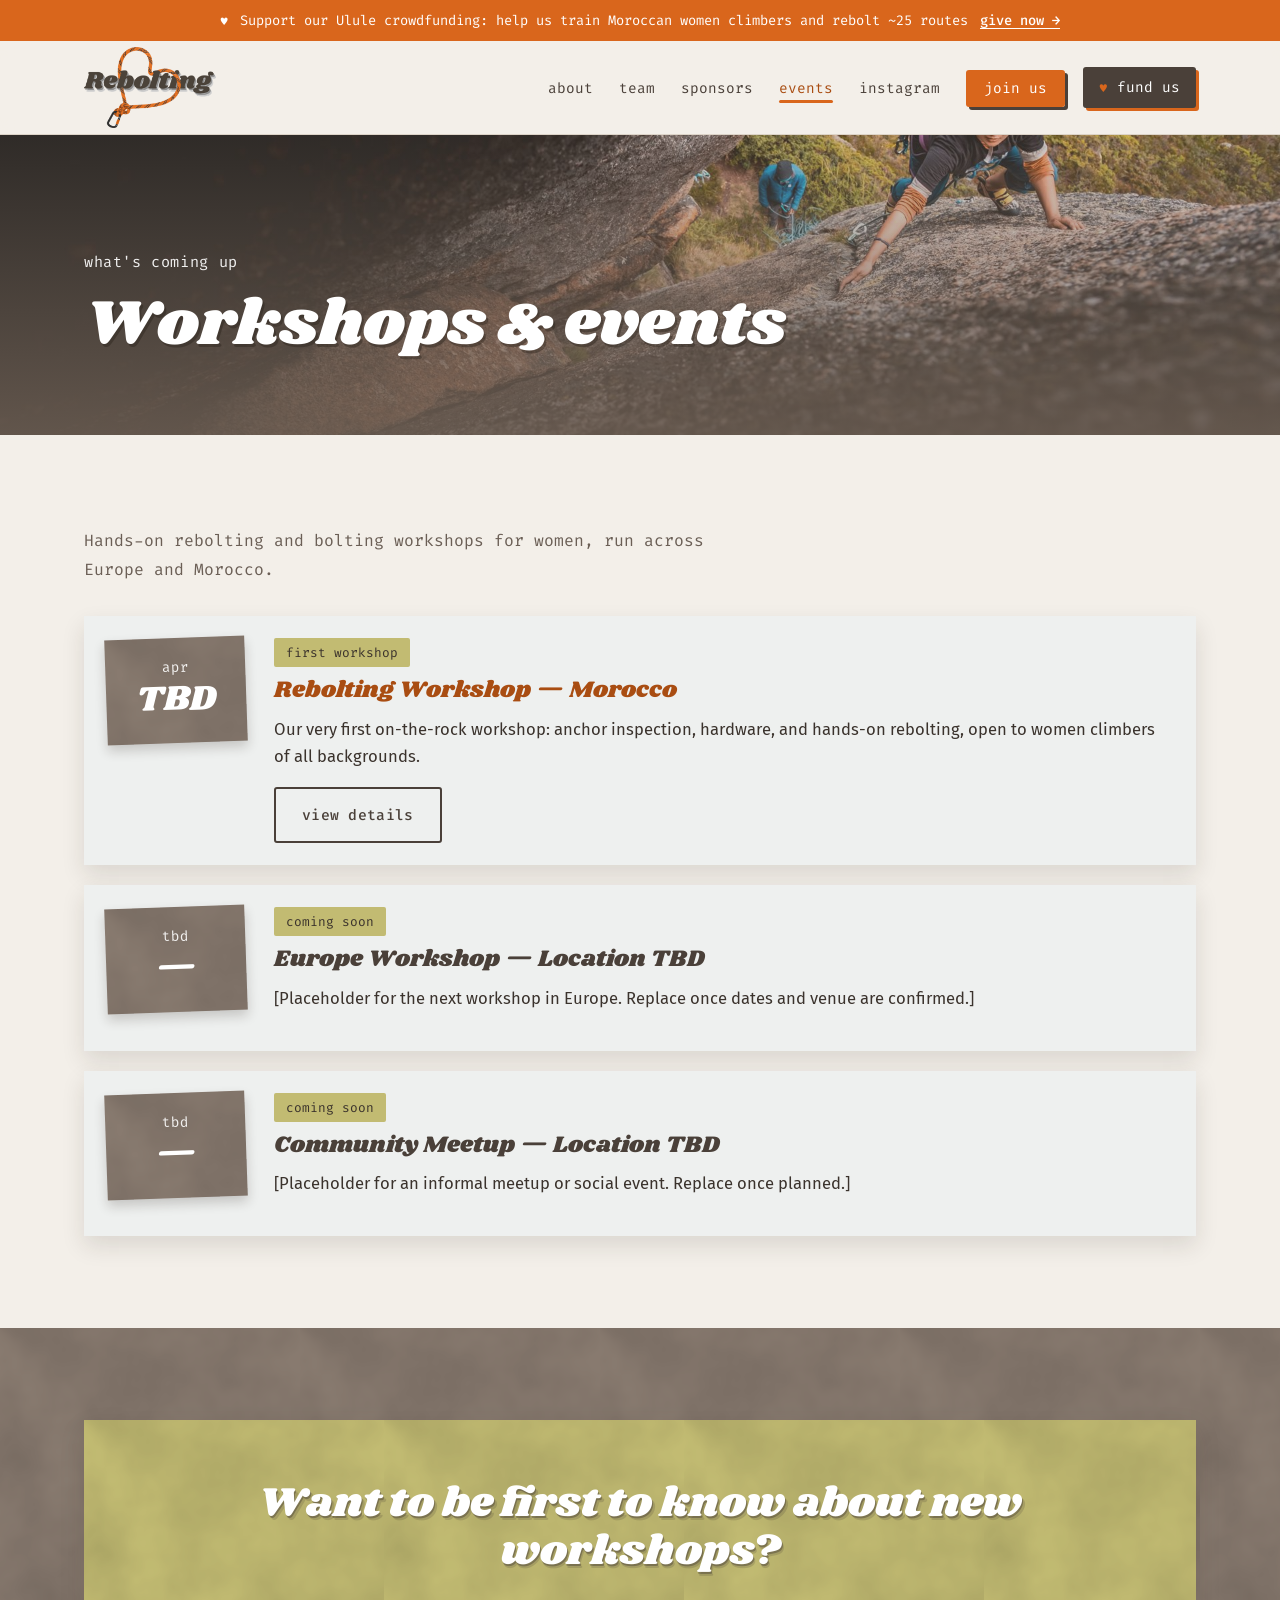
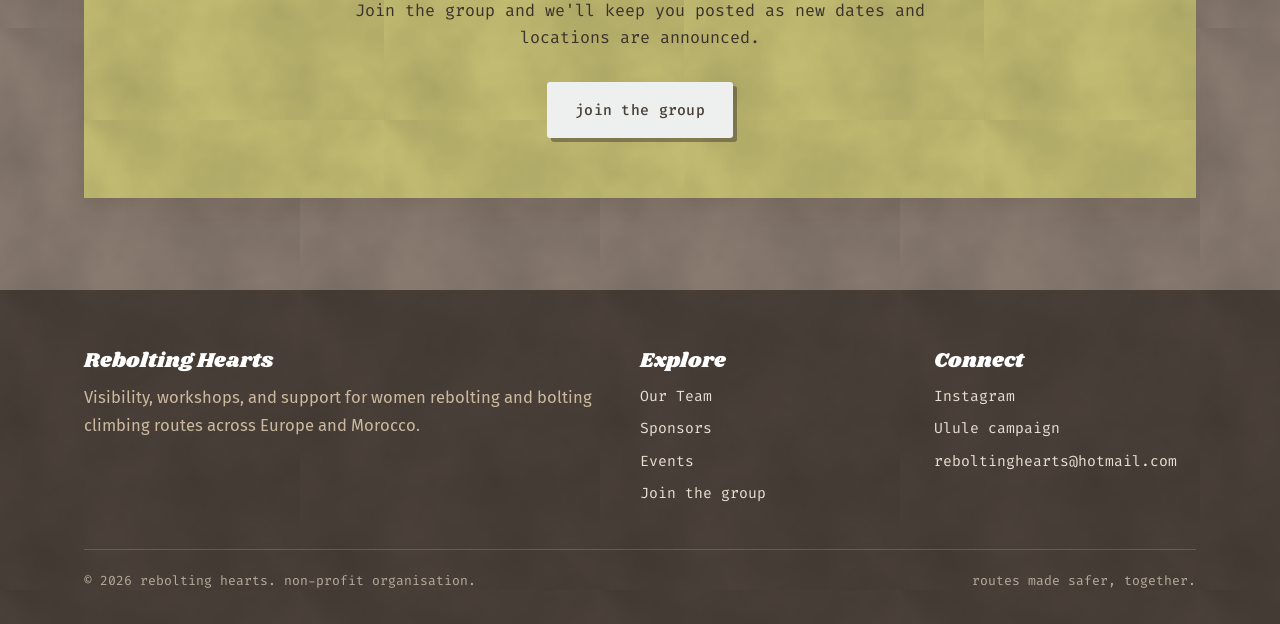
==== commit 291e90c9: "Crowdfunding CTAs, team bios, Gagou photos and content updates - Ulule crowdfunding: top banner, "fu" ====
--- a/events.html
+++ b/events.html
@@ -8,9 +8,17 @@
 <link rel="preconnect" href="https://fonts.googleapis.com">
 <link rel="preconnect" href="https://fonts.gstatic.com" crossorigin>
 <link href="https://fonts.googleapis.com/css2?family=Shrikhand&family=Fira+Code:wght@400;500&family=Fira+Sans:wght@400;500;600;700&display=swap" rel="stylesheet">
-<link rel="stylesheet" href="css/style.css?v=3">
+<link rel="stylesheet" href="css/style.css?v=14">
+<script>document.documentElement.classList.add("js");setTimeout(function(){if(!window.__reveal)document.documentElement.classList.add("reveal-all")},2500);</script>
 </head>
 <body>
+
+<a class="fund-banner" href="https://www.ulule.com/rebolting-hearts-workshops-for-women/" target="_blank" rel="noopener">
+  <span class="fund-banner__heart" aria-hidden="true">♥</span>
+  <span class="fund-banner__long">Support our Ulule crowdfunding: help us train Moroccan women climbers and rebolt ~25 routes</span>
+  <span class="fund-banner__short">Support our crowdfunding on Ulule</span>
+  <span class="fund-banner__cta">give now →</span>
+</a>
 
 <header class="site-header">
   <nav class="nav">
@@ -26,6 +34,7 @@
       <li><a href="https://www.instagram.com/rebolting.hearts/" target="_blank" rel="noopener">Instagram</a></li>
       <li><a href="join.html" class="nav-cta">Join Us</a></li>
     </ul>
+    <a class="nav-fund" href="https://www.ulule.com/rebolting-hearts-workshops-for-women/" target="_blank" rel="noopener"><span aria-hidden="true">♥</span> fund us</a>
   </nav>
 </header>
 
@@ -43,10 +52,6 @@
       Hands-on rebolting and bolting workshops for women, run across Europe and Morocco.
     </p>
 
-    <div class="fill-note">
-      <strong>Content to fill in:</strong> add real dates/locations as future workshops are
-      confirmed. The Morocco workshop below links to its own dedicated page.
-    </div>
 
     <div class="grid reveal" style="margin-top: 2rem; gap: 20px;">
 
@@ -127,7 +132,7 @@
         <ul>
           <li><a href="https://www.instagram.com/rebolting.hearts/" target="_blank" rel="noopener">Instagram</a></li>
           <li><a href="https://www.ulule.com/rebolting-hearts-workshops-for-women/" target="_blank" rel="noopener">Ulule campaign</a></li>
-          <li><a href="mailto:contact@reboltinghearts.org">contact@reboltinghearts.org</a></li>
+          <li><a href="mailto:reboltinghearts@hotmail.com">reboltinghearts@hotmail.com</a></li>
         </ul>
       </div>
     </div>
@@ -138,6 +143,29 @@
   </div>
 </footer>
 
-<script src="js/main.js"></script>
+<script>
+(function () {
+  window.__reveal = true;
+  var toggle = document.querySelector(".nav-toggle");
+  var links = document.querySelector(".nav-links");
+  if (toggle && links) {
+    toggle.addEventListener("click", function () { links.classList.toggle("open"); });
+  }
+  var els = document.querySelectorAll(".reveal");
+  if (!("IntersectionObserver" in window)) {
+    document.documentElement.classList.add("reveal-all");
+    return;
+  }
+  var observer = new IntersectionObserver(function (entries) {
+    entries.forEach(function (entry) {
+      if (entry.isIntersecting) {
+        entry.target.classList.add("is-visible");
+        observer.unobserve(entry.target);
+      }
+    });
+  }, { threshold: 0, rootMargin: "0px 0px -8% 0px" });
+  els.forEach(function (el) { observer.observe(el); });
+})();
+</script>
 </body>
 </html>
--- a/css/style.css
+++ b/css/style.css
@@ -199,6 +199,130 @@
   margin-top: 1.8em;
 }
 
+/* Crowdfunding — banner, nav button, homepage section, event box */
+.fund-banner {
+  display: flex;
+  justify-content: center;
+  align-items: center;
+  flex-wrap: wrap;
+  gap: 4px 12px;
+  padding: 9px 16px;
+  background: var(--color-primary);
+  color: #fff;
+  font-family: var(--font-mono);
+  font-size: 0.86rem;
+  text-align: center;
+  text-decoration: none;
+}
+.fund-banner:hover { text-decoration: none; background: var(--color-primary-dark); }
+.fund-banner__heart { animation: heartbeat 1.6s ease-in-out infinite; display: inline-block; }
+@media (max-width: 640px) {
+  .fund-banner__long { display: none; }
+}
+@media (min-width: 641px) {
+  .fund-banner__short { display: none; }
+}
+
+.fund-banner__cta { font-weight: 500; text-decoration: underline; text-underline-offset: 3px; white-space: nowrap; }
+
+@keyframes heartbeat {
+  0%, 60%, 100% { transform: scale(1); }
+  20% { transform: scale(1.3); }
+  40% { transform: scale(0.95); }
+}
+
+@media (prefers-reduced-motion: reduce) {
+  .fund-banner__heart { animation: none; }
+}
+
+.nav-fund {
+  order: 2;
+  margin-left: 18px;
+  background: var(--color-brown);
+  color: #fff;
+  font-family: var(--font-mono);
+  font-size: 0.9rem;
+  text-transform: lowercase;
+  padding: 9px 16px;
+  border-radius: var(--radius);
+  box-shadow: 3px 3px 0 var(--color-primary);
+  white-space: nowrap;
+  transition: transform 0.15s ease;
+}
+.nav .nav-links { margin-left: auto; }
+@media (max-width: 820px) {
+  .nav .nav-fund { margin-left: auto; }
+}
+.nav-fund:hover { text-decoration: none; transform: translate(-1px, -1px); color: #fff; }
+.nav-fund span { color: var(--color-primary); }
+
+.fund-section__head { max-width: 760px; }
+.fund-section .eyebrow { color: var(--color-brown); }
+.fund-section .lede { color: var(--color-brown-dark); }
+
+.fund-tickets {
+  display: grid;
+  grid-template-columns: repeat(3, 1fr);
+  gap: 26px;
+  margin: 2.4rem 0 0.6rem;
+}
+
+@media (max-width: 760px) {
+  .fund-tickets { grid-template-columns: 1fr; }
+}
+
+.fund-ticket {
+  position: relative;
+  background: var(--color-surface);
+  padding: 24px 24px 22px;
+  box-shadow: var(--photo-shadow);
+  transform: rotate(-1deg);
+}
+.fund-ticket:nth-child(2) { transform: rotate(0.8deg); }
+/* ticket notches */
+.fund-ticket::before, .fund-ticket::after {
+  content: "";
+  position: absolute;
+  top: 50%;
+  width: 18px; height: 18px;
+  margin-top: -9px;
+  border-radius: 50%;
+  background: var(--color-olive);
+}
+.fund-ticket::before { left: -9px; }
+.fund-ticket::after { right: -9px; }
+
+.fund-ticket__amount {
+  display: block;
+  font-family: var(--font-display);
+  font-size: 2.6rem;
+  line-height: 1.1;
+  color: var(--color-primary-dark);
+}
+.fund-ticket__what {
+  display: block;
+  font-family: var(--font-mono);
+  font-size: 0.92rem;
+  color: var(--color-brown-dark);
+  margin-top: 4px;
+}
+
+.btn--big { padding: 18px 34px; font-size: 1.05rem; }
+
+.fund-box {
+  display: flex;
+  align-items: center;
+  justify-content: space-between;
+  gap: 24px;
+  flex-wrap: wrap;
+  background: var(--grain), var(--color-olive);
+  padding: 28px 32px;
+  margin: 2rem 0;
+  box-shadow: 0 10px 22px rgba(40, 32, 26, 0.14);
+}
+.fund-box h2 { font-size: 1.7rem; margin-bottom: 0.3em; color: #fff; text-shadow: 0.035em 0.045em 0 rgba(74, 64, 57, 0.45); }
+.fund-box p { margin: 0; font-family: var(--font-mono); color: var(--color-brown-dark); max-width: 560px; }
+
 /* Header / nav */
 .site-header {
   position: sticky;
@@ -212,7 +336,7 @@
 .nav {
   display: flex;
   align-items: center;
-  justify-content: space-between;
+  justify-content: flex-start;
   padding: 6px 24px;
   max-width: var(--max-width);
   margin: 0 auto;
@@ -228,6 +352,8 @@
 }
 
 .nav-links {
+  order: 1;
+  margin-left: auto;
   display: flex;
   align-items: center;
   gap: 26px;
@@ -275,6 +401,8 @@
 .nav-cta:hover { text-decoration: none !important; }
 
 .nav-toggle {
+  order: 3;
+  margin-left: 10px;
   display: none;
   background: none;
   border: none;
@@ -350,6 +478,24 @@
   height: auto;
   margin-bottom: 1.2rem;
   filter: drop-shadow(0 6px 14px rgba(243, 239, 233, 0.6));
+}
+
+.hero-photo__content h1.hero-name { font-size: inherit; max-width: none; text-shadow: none; }
+
+.hero-name {
+  display: flex;
+  flex-wrap: wrap;
+  justify-content: center;
+  align-items: center;
+  gap: 10px 16px;
+  margin: -0.4rem 0 1.4rem;
+}
+
+.hero-name__title {
+  font-family: var(--font-display);
+  font-size: clamp(1.6rem, 3.4vw, 2.3rem);
+  color: var(--color-brown);
+  text-shadow: var(--stack-shadow);
 }
 
 .hero-photo__content h1 {
@@ -399,6 +545,22 @@
   clip-path: polygon(0 6%, 4% 0, 9% 8%, 15% 0, 100% 0, 97% 30%, 100% 55%, 96% 100%, 0 100%, 3% 60%);
 }
 
+/* Polaroid photo inside page text */
+.polaroid--figure {
+  margin: 2.4rem 0 2.6rem;
+  padding: 14px 14px 18px;
+  transform: rotate(-1.2deg);
+}
+.polaroid--figure img { width: 100%; height: auto; }
+.polaroid--figure figcaption {
+  margin-top: 14px;
+  font-family: var(--font-mono);
+  font-size: 0.88rem;
+  text-transform: lowercase;
+  color: var(--color-ink-muted);
+  text-align: center;
+}
+
 /* Photo gallery strip */
 .gallery-strip {
   display: flex;
@@ -574,14 +736,19 @@
 .page-header__content .eyebrow { color: rgba(255, 255, 255, 0.92); }
 
 
-/* Scroll-reveal */
-.reveal {
+/* Scroll-reveal — only hides content when JS is running; always falls back to visible */
+.js .reveal {
   opacity: 0;
   transform: translateY(24px);
   transition: opacity 0.6s ease, transform 0.6s ease;
 }
 
-.reveal.is-visible { opacity: 1; transform: translateY(0); }
+.js .reveal.is-visible,
+.reveal-all .reveal { opacity: 1; transform: none; }
+
+@media (prefers-reduced-motion: reduce) {
+  .js .reveal { opacity: 1; transform: none; transition: none; }
+}
 
 /* Cards / grids */
 .grid { display: grid; gap: 34px; }
@@ -656,6 +823,55 @@
   margin-bottom: 0.5em;
 }
 
+/* Member bio — shown over the polaroid on hover, keyboard focus or tap */
+.team-card.has-bio { cursor: pointer; outline: none; }
+
+.team-card.has-bio .team-role::after {
+  content: "hover to read more ♥";
+  display: block;
+  color: var(--color-ink-muted);
+}
+@media (hover: none) {
+  .team-card.has-bio .team-role::after { content: "tap to read more ♥"; }
+}
+
+.team-bio {
+  position: absolute;
+  inset: 14px 14px 18px;
+  z-index: 3;
+  padding: 16px 18px 14px;
+  overflow-y: auto;
+  background: var(--color-brown-dark);
+  color: #fff;
+  font-size: 0.8rem;
+  line-height: 1.48;
+  opacity: 0;
+  visibility: hidden;
+  transition: opacity 0.25s ease, visibility 0.25s;
+}
+.team-bio p { margin: 0 0 0.65em; }
+
+/* long bios scroll inside the polaroid; thin scrollbar + fade hint at the bottom */
+.team-bio {
+  scrollbar-width: thin;
+  scrollbar-color: var(--color-primary) transparent;
+  -webkit-mask-image: linear-gradient(to bottom, #000 calc(100% - 28px), transparent);
+          mask-image: linear-gradient(to bottom, #000 calc(100% - 28px), transparent);
+  padding-bottom: 28px;
+}
+.team-bio::-webkit-scrollbar { width: 6px; }
+.team-bio::-webkit-scrollbar-thumb { background: var(--color-primary); border-radius: 3px; }
+.team-bio p:last-child { margin-bottom: 0; }
+
+.team-card.has-bio:hover .team-bio,
+.team-card.has-bio:focus .team-bio,
+.team-card.has-bio:focus-within .team-bio {
+  opacity: 1;
+  visibility: visible;
+}
+
+.team-card.has-bio:focus-visible { box-shadow: 0 0 0 3px var(--color-primary), var(--photo-shadow); }
+
 .team-intro {
   display: grid;
   grid-template-columns: 1.1fr 0.9fr;
@@ -709,6 +925,14 @@
   transform: rotate(-0.8deg);
 }
 .quote-card:nth-child(even) { transform: rotate(0.8deg); }
+.quote-card__by {
+  display: block;
+  margin-top: 0.9em;
+  font-style: normal;
+  font-family: var(--font-display);
+  font-size: 1.1rem;
+  color: var(--color-primary-dark);
+}
 
 .pill {
   display: inline-block;
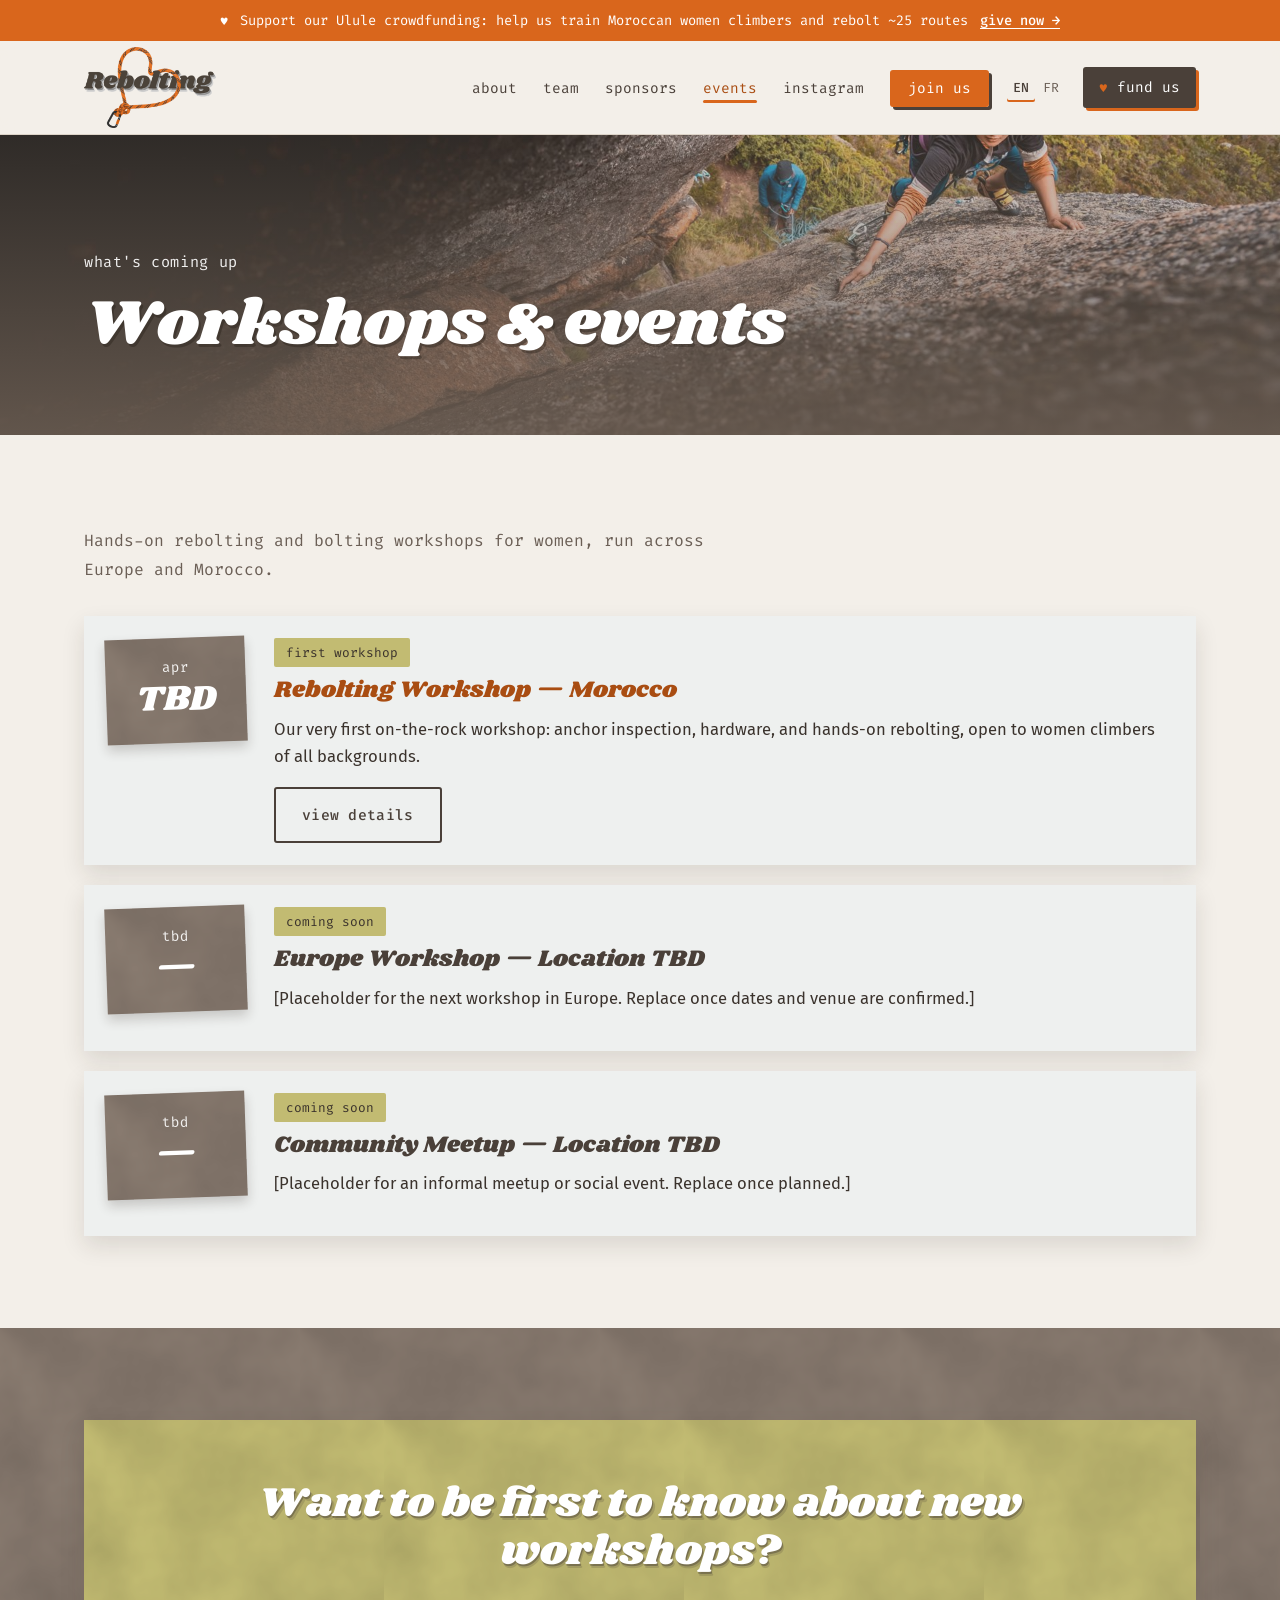
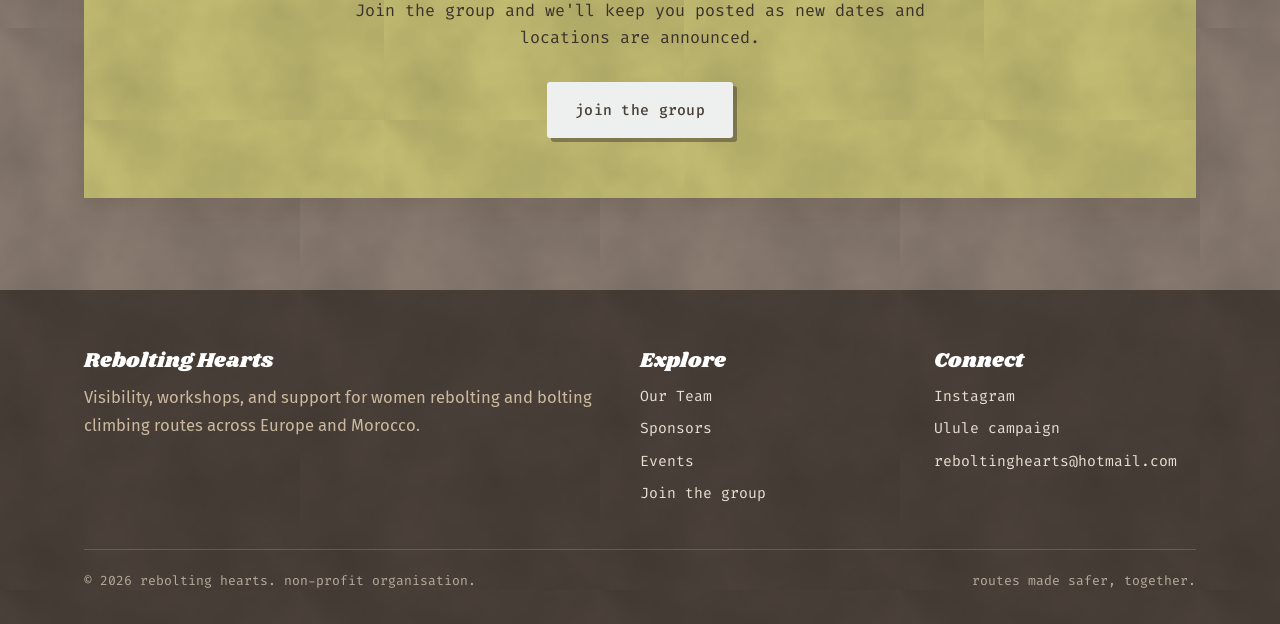
==== commit b13738ac: "Add French version of the site and homepage ambassador section - fr/: full French translation of all" ====
--- a/events.html
+++ b/events.html
@@ -8,7 +8,9 @@
 <link rel="preconnect" href="https://fonts.googleapis.com">
 <link rel="preconnect" href="https://fonts.gstatic.com" crossorigin>
 <link href="https://fonts.googleapis.com/css2?family=Shrikhand&family=Fira+Code:wght@400;500&family=Fira+Sans:wght@400;500;600;700&display=swap" rel="stylesheet">
-<link rel="stylesheet" href="css/style.css?v=14">
+<link rel="alternate" hreflang="en" href="https://rebolting-hearts-website.onrender.com/events.html">
+<link rel="alternate" hreflang="fr" href="https://rebolting-hearts-website.onrender.com/fr/events.html">
+<link rel="stylesheet" href="css/style.css?v=19">
 <script>document.documentElement.classList.add("js");setTimeout(function(){if(!window.__reveal)document.documentElement.classList.add("reveal-all")},2500);</script>
 </head>
 <body>
@@ -34,6 +36,10 @@
       <li><a href="https://www.instagram.com/rebolting.hearts/" target="_blank" rel="noopener">Instagram</a></li>
       <li><a href="join.html" class="nav-cta">Join Us</a></li>
     </ul>
+    <div class="lang-switch" aria-label="Language">
+      <a href="events.html" lang="en" aria-current="true">EN</a>
+      <a href="fr/events.html" lang="fr" hreflang="fr">FR</a>
+    </div>
     <a class="nav-fund" href="https://www.ulule.com/rebolting-hearts-workshops-for-women/" target="_blank" rel="noopener"><span aria-hidden="true">♥</span> fund us</a>
   </nav>
 </header>
--- a/css/style.css
+++ b/css/style.css
@@ -48,6 +48,8 @@
 
 [id] { scroll-margin-top: 90px; }
 
+html, body { overflow-x: clip; }
+
 body {
   margin: 0;
   font-family: var(--font-body);
@@ -250,6 +252,33 @@
   transition: transform 0.15s ease;
 }
 .nav .nav-links { margin-left: auto; }
+
+.lang-switch {
+  order: 2;
+  display: flex;
+  gap: 2px;
+  margin-left: 18px;
+  font-family: var(--font-mono);
+  font-size: 0.82rem;
+}
+.lang-switch a {
+  padding: 4px 6px;
+  color: var(--color-ink-muted);
+  text-decoration: none;
+  border-radius: 2px;
+}
+.lang-switch a:hover { color: var(--color-brown); text-decoration: none; }
+.lang-switch a[aria-current] { color: var(--color-brown); font-weight: 500; box-shadow: inset 0 -2px 0 var(--color-primary); }
+.nav-fund { order: 3; }
+.nav-toggle { order: 4; }
+
+@media (max-width: 820px) {
+  .nav .lang-switch { margin-left: auto; }
+  .nav .nav-fund { margin-left: 8px; }
+}
+@media (max-width: 380px) {
+  .lang-switch a { padding: 4px 3px; }
+}
 @media (max-width: 820px) {
   .nav .nav-fund { margin-left: auto; }
 }
@@ -401,7 +430,7 @@
 .nav-cta:hover { text-decoration: none !important; }
 
 .nav-toggle {
-  order: 3;
+  order: 4;
   margin-left: 10px;
   display: none;
   background: none;
@@ -834,6 +863,10 @@
 @media (hover: none) {
   .team-card.has-bio .team-role::after { content: "tap to read more ♥"; }
 }
+html[lang="fr"] .team-card.has-bio .team-role::after { content: "survolez pour en lire plus ♥"; }
+@media (hover: none) {
+  html[lang="fr"] .team-card.has-bio .team-role::after { content: "touchez pour en lire plus ♥"; }
+}
 
 .team-bio {
   position: absolute;
@@ -872,9 +905,24 @@
 
 .team-card.has-bio:focus-visible { box-shadow: 0 0 0 3px var(--color-primary), var(--photo-shadow); }
 
+/* Homepage ambassador feature */
+.ambassador-feature {
+  display: grid;
+  grid-template-columns: minmax(0, 340px) minmax(0, 1fr);
+  gap: 64px;
+  align-items: center;
+}
+.ambassador-feature__card { transform: rotate(-2deg); }
+.ambassador-feature__card:hover { transform: rotate(0) translateY(-5px); }
+
+@media (max-width: 760px) {
+  .ambassador-feature { grid-template-columns: minmax(0, 1fr); gap: 40px; }
+  .ambassador-feature__card { max-width: 320px; width: 100%; margin: 0 auto; }
+}
+
 .team-intro {
   display: grid;
-  grid-template-columns: 1.1fr 0.9fr;
+  grid-template-columns: minmax(0, 1.1fr) minmax(0, 0.9fr);
   gap: 56px;
   align-items: center;
   margin-bottom: 72px;
@@ -886,8 +934,8 @@
 }
 
 @media (max-width: 860px) {
-  .team-intro { grid-template-columns: 1fr; gap: 36px; }
-  .team-collage { max-width: 440px; margin: 0 auto; }
+  .team-intro { grid-template-columns: minmax(0, 1fr); gap: 36px; }
+  .team-collage { width: 100%; max-width: 440px; margin: 0 auto; }
 }
 
 /* 7 members: centre the last row */
@@ -1007,7 +1055,10 @@
 }
 
 @media (max-width: 760px) {
-  .sponsor-logo-grid { grid-template-columns: repeat(2, 1fr); }
+  .sponsor-logo-grid { grid-template-columns: repeat(2, 1fr); gap: 14px; }
+  /* taller tiles + less padding so square logos (FFME) stay readable on phones */
+  .sponsor-logo-grid .sponsor-logo { aspect-ratio: 4 / 3; padding: 10px; }
+  .sponsor-logo-grid .sponsor-logo--real { padding: 12px; }
 }
 
 .sponsor-logo {
